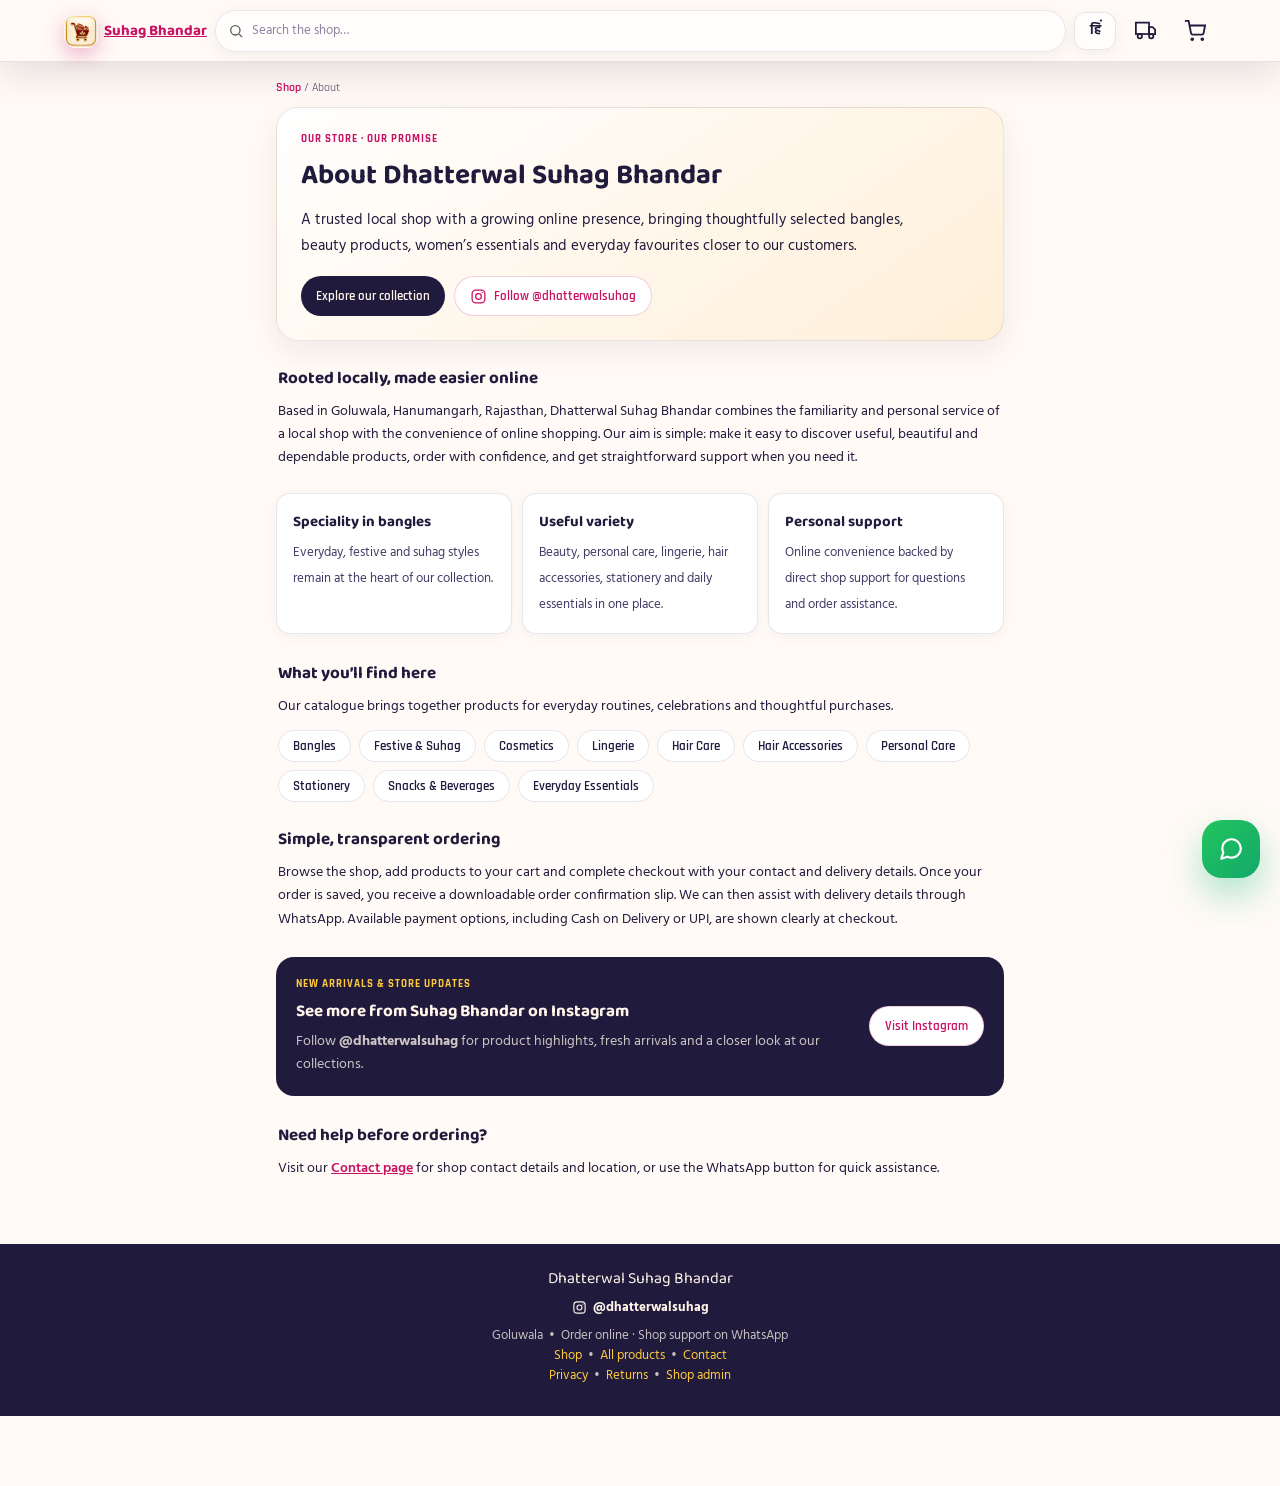
==== about.html @ f30b0765 "Update 2026-09-24 19:22" ====
<!DOCTYPE html>
<html lang="en">
<head>
<!-- Google tag (gtag.js) -->
<script async src="https://www.googletagmanager.com/gtag/js?id=G-CMELC4RJMD"></script>
<script>
  window.dataLayer = window.dataLayer || [];
  function gtag(){dataLayer.push(arguments);}
  gtag('js', new Date());
  gtag('config', 'G-CMELC4RJMD');
</script>

<meta charset="UTF-8">
<meta name="viewport" content="width=device-width, initial-scale=1, viewport-fit=cover">
<title>About Us — Dhatterwal Suhag Bhandar</title>
<meta name="description" content="Discover Dhatterwal Suhag Bhandar in Goluwala, Hanumangarh — specialising in bangles, beauty, women’s essentials and everyday favourites, with convenient online ordering and personal shop support.">
<meta name="robots" content="index, follow, max-image-preview:large, max-snippet:-1, max-video-preview:-1">
<meta name="theme-color" content="#C81163">
<meta name="apple-mobile-web-app-capable" content="yes">
<meta name="apple-mobile-web-app-status-bar-style" content="default">
<meta name="apple-mobile-web-app-title" content="Suhag Bhandar">
<link rel="canonical" href="https://suhagbhandar.in/about.html">
<link rel="icon" type="image/png" sizes="48x48" href="/favicon-48.png?v=20260907f">
<link rel="icon" type="image/png" sizes="96x96" href="/favicon-96.png?v=20260907f">
<link rel="shortcut icon" href="/favicon.ico?v=20260907f">
<link rel="apple-touch-icon" sizes="180x180" href="/apple-touch-icon.png?v=20260907f">

<meta property="og:type" content="website">
<meta property="og:site_name" content="Dhatterwal Suhag Bhandar">
<meta property="og:title" content="About Us — Dhatterwal Suhag Bhandar">
<meta property="og:description" content="Meet Dhatterwal Suhag Bhandar — a Goluwala store specialising in bangles, beauty, women’s essentials and everyday favourites, now easier to shop online.">
<meta property="og:url" content="https://suhagbhandar.in/about.html">
<meta property="og:image" content="https://suhagbhandar.in/social-card.png">
<meta property="og:locale" content="en_IN">

<link rel="preconnect" href="https://fonts.googleapis.com">
<link rel="preconnect" href="https://fonts.gstatic.com" crossorigin>
<link href="https://fonts.googleapis.com/css2?family=Baloo+2:wght@500;600;700;800&family=Hind:wght@400;500;600;700&family=Rajdhani:wght@600;700&display=swap" rel="stylesheet">
<link rel="stylesheet" href="style.css?v=20260924customers2">
<link rel="manifest" href="manifest.json">
</head>
<body>

<!-- ===== Slim sticky bar: search + cart ONLY ===== -->
<div class="stickybar solid" id="stickyBar">
  <a class="brandmark" href="index.html"><img class="glyph" src="favicon-96.png" width="48" height="48" decoding="async" alt="Suhag Bhandar"><span class="hide-sm">Suhag Bhandar</span></a>
  <button class="searchwrap text-left" id="searchTrigger" >
    <svg width="16" height="16" viewBox="0 0 24 24" fill="none" stroke="currentColor" stroke-width="2"><circle cx="11" cy="11" r="7"/><line x1="21" y1="21" x2="16.65" y2="16.65"/></svg>
    <span class="search-placeholder">Search the shop…</span>
  </button>
  <button type="button" class="lang-toggle" aria-label="हिंदी में देखें">हिं</button>
  <a class="iconbtn" href="track-order.html" aria-label="Track your order">
    <svg width="21" height="21" viewBox="0 0 24 24" fill="none" stroke="currentColor" stroke-width="2"><rect x="1" y="3" width="15" height="13"/><path d="M16 8h4l3 3v5h-7V8z"/><circle cx="5.5" cy="18.5" r="2.5"/><circle cx="18.5" cy="18.5" r="2.5"/></svg>
  </a>
  <button class="iconbtn" id="cartTrigger" aria-label="Cart">
    <svg width="22" height="22" viewBox="0 0 24 24" fill="none" stroke="currentColor" stroke-width="2"><circle cx="9" cy="21" r="1"/><circle cx="20" cy="21" r="1"/><path d="M1 1h4l2.68 13.39a2 2 0 0 0 2 1.61h9.72a2 2 0 0 0 2-1.61L23 6H6"/></svg>
    <span class="badge is-hidden" id="cartBadge">0</span>
  </button>
</div>

<div class="static-page about-page">
  <div class="static-breadcrumb"><a href="index.html">Shop</a> / About</div>

  <section class="about-hero">
    <span class="about-kicker">Our store · Our promise</span>
    <h1>About Dhatterwal Suhag Bhandar</h1>
    <p class="about-lead">A trusted local shop with a growing online presence, bringing thoughtfully selected bangles, beauty products, women’s essentials and everyday favourites closer to our customers.</p>
    <div class="about-actions">
      <a class="about-action primary" href="catalog.html">Explore our collection</a>
      <a class="about-action instagram" href="https://www.instagram.com/dhatterwalsuhag/" target="_blank" rel="noopener noreferrer" aria-label="Follow Dhatterwal Suhag Bhandar on Instagram">
        <svg viewBox="0 0 24 24" aria-hidden="true"><rect x="3" y="3" width="18" height="18" rx="5"/><circle cx="12" cy="12" r="4"/><circle cx="17.5" cy="6.5" r="1" class="ig-dot"/></svg>
        Follow @dhatterwalsuhag
      </a>
    </div>
  </section>

  <section class="about-section">
    <h2>Rooted locally, made easier online</h2>
    <p>Based in Goluwala, Hanumangarh, Rajasthan, Dhatterwal Suhag Bhandar combines the familiarity and personal service of a local shop with the convenience of online shopping. Our aim is simple: make it easy to discover useful, beautiful and dependable products, order with confidence, and get straightforward support when you need it.</p>
  </section>

  <section class="about-values" aria-label="What we focus on">
    <article><strong>Speciality in bangles</strong><span>Everyday, festive and suhag styles remain at the heart of our collection.</span></article>
    <article><strong>Useful variety</strong><span>Beauty, personal care, lingerie, hair accessories, stationery and daily essentials in one place.</span></article>
    <article><strong>Personal support</strong><span>Online convenience backed by direct shop support for questions and order assistance.</span></article>
  </section>

  <section class="about-section">
    <h2>What you’ll find here</h2>
    <p>Our catalogue brings together products for everyday routines, celebrations and thoughtful purchases.</p>
    <div class="about-cats">
      <span class="chip">Bangles</span><span class="chip">Festive &amp; Suhag</span><span class="chip">Cosmetics</span><span class="chip">Lingerie</span><span class="chip">Hair Care</span><span class="chip">Hair Accessories</span><span class="chip">Personal Care</span><span class="chip">Stationery</span><span class="chip">Snacks &amp; Beverages</span><span class="chip">Everyday Essentials</span>
    </div>
  </section>

  <section class="about-section about-ordering">
    <h2>Simple, transparent ordering</h2>
    <p>Browse the shop, add products to your cart and complete checkout with your contact and delivery details. Once your order is saved, you receive a downloadable order confirmation slip. We can then assist with delivery details through WhatsApp. Available payment options, including Cash on Delivery or UPI, are shown clearly at checkout.</p>
  </section>

  <section class="about-social-card">
    <div>
      <span class="about-kicker">New arrivals &amp; store updates</span>
      <h2>See more from Suhag Bhandar on Instagram</h2>
      <p>Follow <strong>@dhatterwalsuhag</strong> for product highlights, fresh arrivals and a closer look at our collections.</p>
    </div>
    <a class="about-action instagram" href="https://www.instagram.com/dhatterwalsuhag/" target="_blank" rel="noopener noreferrer">Visit Instagram</a>
  </section>

  <section class="about-section">
    <h2>Need help before ordering?</h2>
    <p>Visit our <a href="contact.html">Contact page</a> for shop contact details and location, or use the WhatsApp button for quick assistance.</p>
  </section>
</div>

<footer>
  <div class="fname">Dhatterwal Suhag Bhandar</div>
  <a class="footer-instagram" href="https://www.instagram.com/dhatterwalsuhag/" target="_blank" rel="noopener noreferrer" aria-label="Follow @dhatterwalsuhag on Instagram"><svg viewBox="0 0 24 24" aria-hidden="true"><rect x="3" y="3" width="18" height="18" rx="5"/><circle cx="12" cy="12" r="4"/><circle cx="17.5" cy="6.5" r="1" class="ig-dot"/></svg>@dhatterwalsuhag</a><br>
  Goluwala &nbsp;•&nbsp; Order online · Shop support on WhatsApp<br>
  <a href="index.html">Shop</a> &nbsp;•&nbsp; <a href="catalog.html">All products</a> &nbsp;•&nbsp; <a href="contact.html">Contact</a><br>
  <a href="privacy.html">Privacy</a> &nbsp;•&nbsp; <a href="returns.html">Returns</a> &nbsp;•&nbsp; <a href="admin.html" data-i18n-skip>Shop admin</a>
</footer>

<!-- ===== Cart drawer ===== -->
<div class="overlay" id="cartOverlay">
  <div class="cart-drawer" id="cartContent" aria-label="Cart"></div>
</div>


<a class="wa-float" id="waFloat" href="#" target="_blank" rel="noopener" aria-label="Chat with us on WhatsApp">
  <svg width="26" height="26" viewBox="0 0 24 24" fill="none" stroke="white" stroke-width="2" stroke-linecap="round" stroke-linejoin="round"><path d="M21 11.5a8.38 8.38 0 0 1-.9 3.8 8.5 8.5 0 0 1-7.6 4.7 8.38 8.38 0 0 1-3.8-.9L3 21l1.9-5.7a8.38 8.38 0 0 1-.9-3.8 8.5 8.5 0 0 1 4.7-7.6 8.38 8.38 0 0 1 3.8-.9h.5a8.48 8.48 0 0 1 8 8v.5z"/></svg>
</a>

<div class="toast" id="toast" role="status" aria-live="polite"></div>

<script src="config.js?v=20260923customer1"></script>
<script src="storefront-analytics.js?v=20260922phase1"></script>
<script src="i18n.js?v=20260924details4"></script>
<script src="utils.js?v=20260914checkout"></script>
<script src="cart.js?v=20260923audit26"></script>
<script src="products-data.js?v=20260924details4"></script>
<script src="info-page.js?v=20260924customers2"></script>
<script src="pwa-install.js?v=20260914checkout" defer></script>
</body>
</html>
---- style.css ----
/* ===========================================================
   Dhatterwal Suhag Bhandar — design tokens
   Palette named after the bazaar: cream paper, rani pink (bridal),
   marigold, indigo night, mehendi green.
   =========================================================== */
:root{
  --cream: #FFF6E9;
  --cream-2: #FFEFD8;
  --rani: #C81163;
  --rani-dark: #970D4B;
  --marigold: #F2A93B;
  --marigold-dark: #D68C1F;
  --indigo: #201B3D;
  --indigo-soft: #423B66;
  --mehendi: #3E7C59;
  --turmeric: #FFC93C;
  --line: rgba(32,27,61,0.10);
  --shadow: 0 6px 20px rgba(32,27,61,0.10);
  --radius: 14px;
  --font-display: "Baloo 2", "Hind", sans-serif;
  --font-body: "Hind", sans-serif;
  --font-utility: "Rajdhani", sans-serif;
}
*{
  box-sizing: border-box;
}
html{
  scroll-behavior: smooth;
}
body{
  margin:0;
  color: var(--indigo);
  font-family: var(--font-body);
  -webkit-font-smoothing: antialiased;
  padding-bottom: 70px;
  /* room for bottom cart bar on small screens */
  animation: pageIn .45s cubic-bezier(.22,.61,.36,1) both;
}
@keyframes pageIn{
  from{
    opacity:0;
  }
  to{
    opacity:1;
  }
}
/* Smooth native crossfade between pages, where the browser supports it.
   No-op (silently ignored) everywhere else. */
@view-transition{
  navigation: auto;
}
::view-transition-old(root),
::view-transition-new(root){
  animation-duration: .32s;
  animation-timing-function: cubic-bezier(.22,.61,.36,1);
}
img{
  max-width:100%;
  display:block;
}
button{
  font-family: inherit;
  cursor:pointer;
}
a{
  color:inherit;
}
@media (prefers-reduced-motion: reduce){
  *{
    animation-duration:0.001ms !important;
    transition-duration:0.001ms !important;
  }
}
/* ---------- Lehariya wave divider (signature element) ---------- */
.lehariya{
  width:100%;
  height:16px;
  display:block;
}
/* ---------- Sticky slim bar: search + cart only ---------- */
.stickybar{
  position: sticky;
  top:0;
  z-index: 60;
  display:flex;
  align-items:center;
  gap:8px;
  transition: background .25s ease, border-color .25s ease, box-shadow .25s ease;
}
.stickybar.solid{
  border-bottom: 1px solid var(--line);
}
.stickybar .brandmark{
  display:flex;
  align-items:center;
  gap:6px;
  font-family: var(--font-display);
  font-weight:700;
  font-size:15px;
  color: var(--rani);
  white-space:nowrap;
  flex-shrink:0;
}
.stickybar .brandmark .glyph{
  background: linear-gradient(135deg, var(--rani), var(--marigold));
  align-items:center;
  justify-content:center;
  color:#fff;
  font-size:14px;
  flex-shrink:0;
}
.searchwrap{
  flex:1;
  display:flex;
  align-items:center;
  border: 1px solid var(--line);
  border-radius: 999px;
  padding: 0 12px;
  gap:8px;
}
.searchwrap input{
  border:none;
  outline:none;
  flex:1;
  font-family: var(--font-body);
  font-size:14px;
  background:transparent;
  color: var(--indigo);
}
.searchwrap svg{
  flex-shrink:0;
  opacity:.65;
}
.iconbtn{
  position:relative;
  border:none;
  background: transparent;
  display:flex;
  align-items:center;
  justify-content:center;
  flex-shrink:0;
  color: var(--indigo);
}
.iconbtn .badge{
  position:absolute;
  top:-2px;
  right:-2px;
  min-width:16px;
  height:16px;
  padding:0 3px;
  border-radius:999px;
  background: var(--rani);
  color:#fff;
  font-family: var(--font-utility);
  font-weight:700;
  font-size:10px;
  display:flex;
  align-items:center;
  justify-content:center;
  line-height:1;
}

/* Small shared utilities used by the static storefront pages. Keeping these
   here avoids repeating presentation declarations in every HTML document. */
.is-hidden{display:none!important}
.full-width{width:100%}
.text-left{text-align:left}
.panel-padding{padding:16px}
.overlay-title{flex:1;font-family:var(--font-display);font-weight:700;font-size:16px;color:var(--indigo)}
.search-placeholder{color:#8a83a0;font-size:13px}
.text-small{font-size:12px}
.borderless{border:0}
.flex-1{flex:1}
.mt-24{margin-top:24px}
.product-loading-state{padding:60px 16px}
/* ---------- Hero ---------- */
.hero{
  position:relative;
  background-size: 200% 200%;
  animation: heroDrift 16s ease-in-out infinite;
  color: var(--cream);
}
@keyframes heroDrift{
  0%, 100%{
    background-position: 20% 10%;
  }
  50%{
    background-position: 62% 42%;
  }
}
.cat-rail{
  display:flex;
  gap:8px;
  overflow-x:auto;
  padding: 4px 16px 12px;
  scrollbar-width:none;
}
.cat-rail::-webkit-scrollbar{
  display:none;
}
.chip{
  flex-shrink:0;
  border:1px solid var(--line);
  background:#fff;
  color: var(--indigo);
  padding: 7px 14px;
  border-radius:999px;
  font-family: var(--font-utility);
  font-weight:600;
  font-size:13px;
  white-space:nowrap;
}
.chip.active{
  background: var(--rani);
  border-color: var(--rani);
  color:#fff;
}
.subchip-row{
  display:flex;
  gap:8px;
  overflow-x:auto;
  padding: 0 16px 12px;
  scrollbar-width:none;
}
.subchip-row::-webkit-scrollbar{
  display:none;
}
.subchip{
  flex-shrink:0;
  border:1px dashed var(--indigo-soft);
  background:transparent;
  color: var(--indigo-soft);
  padding:5px 12px;
  border-radius:999px;
  font-size:12px;
  font-family: var(--font-utility);
  font-weight:600;
  white-space:nowrap;
}
.subchip.active{
  background: var(--marigold);
  border-color: var(--marigold);
  color: var(--indigo);
}

/* Feature-disabled account links must stay hidden despite icon display rules. */
[data-customer-link][hidden]{display:none!important}
/* ---------- Product grid ---------- */
.section-title{
  font-family: var(--font-display);
  font-size:17px;
  margin: 4px 16px 8px;
}
.section-title h2{
  font: inherit;
  margin:0;
}
.section-title > *:first-child{
  position:relative;
  padding-bottom:8px;
  display:inline-block;
}
.section-title > *:first-child::after{
  content:"";
  position:absolute;
  left:0;
  bottom:0;
  width:34px;
  height:3px;
  border-radius:2px;
  background: linear-gradient(90deg, var(--rani), var(--marigold), var(--turmeric));
}
.section-title small{
  font-family: var(--font-utility);
  font-weight:600;
  font-size:12px;
  color: var(--indigo-soft);
}
.grid{
  display:grid;
  grid-template-columns: repeat(2, 1fr);
  gap:10px;
  padding: 0 12px 20px;
}
@media (min-width: 640px){
  .grid{
    grid-template-columns: repeat(3, 1fr);
  }
}
@media (min-width: 960px){
  .grid{
    grid-template-columns: repeat(4, 1fr);
    padding-left:24px;
    padding-right:24px;
  }
}
.card{
  display:flex;
  flex-direction:column;
  position:relative;
}
.card:active{
  box-shadow: 0 10px 22px rgba(32,27,61,0.14);
  transform: translateY(-1px);
}
.card .imgwrap{
  position:relative;
  overflow:hidden;
}
.card-share{
  position:absolute;
  top:6px;
  right:6px;
  z-index:3;
  width:26px;
  height:26px;
  border-radius:50%;
  background: rgba(255,255,255,0.92);
  border:none;
  display:flex;
  align-items:center;
  justify-content:center;
  color: var(--indigo);
  box-shadow:0 2px 6px rgba(32,27,61,0.18);
  transition: transform .15s ease, background .15s ease;
}
.card-share:hover{
  background:#fff;
  color: var(--rani);
}
.card-share:active{
  transform: scale(.88);
}
/* Smooth, futuristic hover on pointer devices — untouched on mobile taps. */
@media (hover:hover) and (pointer:fine){
  .card{
    transition: box-shadow .32s cubic-bezier(.22,.61,.36,1), transform .32s cubic-bezier(.22,.61,.36,1);
  }
  .card:hover{
    box-shadow: 0 16px 32px rgba(32,27,61,0.16);
    transform: translateY(-5px);
  }
  .card:hover .imgwrap img{
    transform: scale(1.08);
  }
}
.card .discount{
  position:absolute;
  top:6px;
  left:6px;
  z-index:2;
  background: var(--mehendi);
  color:#fff;
  font-family: var(--font-utility);
  font-weight:700;
  font-size:10.5px;
  padding:2px 6px;
  border-radius:6px;
}
.card .subtag{
  position:absolute;
  bottom:6px;
  left:6px;
  z-index:2;
  background: rgba(32,27,61,0.75);
  color: var(--cream);
  font-size:10px;
  font-family: var(--font-utility);
  padding:2px 6px;
  border-radius:6px;
}
.card .body{
  padding:8px 9px 9px;
  display:flex;
  flex-direction:column;
  flex:1;
}
.card-rating{
  display:flex;
  align-items:center;
  gap:4px;
  font-size:10.5px;
  color:#9b93b0;
  font-family: var(--font-utility);
}
.card-rating .stars{
  font-size:11px;
  letter-spacing:0.5px;
}
.card .prices{
  display:flex;
  align-items:baseline;
  gap:6px;
  font-family: var(--font-utility);
}
.card .price{
  font-weight:700;
  font-size:15px;
  color: var(--indigo);
}
.card .mrp{
  font-size:11.5px;
  text-decoration:line-through;
  color:#9b93b0;
}
.card .card-actions{
  align-items:stretch;
}
.card .card-actions > *{
  flex:1;
  min-width:0;
}
.card .addbtn{
  border:1px solid var(--rani);
  color: var(--rani);
  padding:6px 4px;
  font-family: var(--font-utility);
  font-weight:700;
  font-size:11.5px;
  display:flex;
  align-items:center;
  justify-content:center;
  gap:4px;
}
.card .addbtn.in-cart{
  background: var(--rani);
  color:#fff;
}
.card .buynowbtn{
  border:none;
  background: linear-gradient(135deg, var(--rani), var(--rani-dark));
  color:#fff;
  border-radius:8px;
  padding:6px 4px;
  font-family: var(--font-utility);
  font-weight:700;
  font-size:11.5px;
  display:flex;
  align-items:center;
  justify-content:center;
}
.card .stepper{
  display:flex;
  align-items:center;
  justify-content:space-between;
  border:1px solid var(--rani);
  border-radius:8px;
  overflow:hidden;
}
.card .stepper button{
  border:none;
  background: var(--rani);
  color:#fff;
  font-weight:700;
}
.card .stepper span{
  font-family: var(--font-utility);
  font-weight:700;
  font-size:13px;
}
.empty-state{
  grid-column: 1 / -1;
  text-align:center;
  padding: 36px 16px;
  color: var(--indigo-soft);
  font-family: var(--font-utility);
}

/* Performance: large storefront grids can contain hundreds of products over
   a session. Let the browser skip off-screen card layout/paint work. */
@supports (content-visibility:auto){
  .grid>.card{content-visibility:auto;contain-intrinsic-size:auto 360px}
}
/* ---------- Overlays (cart drawer, search) ---------- */
.overlay{
  position:fixed;
  inset:0;
  z-index:100;
  background: rgba(32,27,61,0.45);
  display:flex;
  align-items:flex-end;
  justify-content:center;
  opacity:0;
  visibility:hidden;
  pointer-events:none;
  transition: opacity .28s ease, visibility 0s linear .28s;
}
.overlay.open{
  opacity:1;
  visibility:visible;
  pointer-events:auto;
  transition: opacity .28s ease, visibility 0s linear 0s;
}
@media (min-width: 720px){
  .overlay{
    align-items:center;
  }
}
.sheet{
  background: var(--cream);
  width:100%;
  max-width:480px;
  max-height: 88vh;
  overflow-y:auto;
  border-radius: 20px 20px 0 0;
  padding: 14px 16px 20px;
  position:relative;
  transform: translateY(24px);
  opacity:0;
  transition: transform .32s cubic-bezier(.22,.61,.36,1), opacity .28s ease;
}
.overlay.open .sheet{
  transform: translateY(0);
  opacity:1;
}
@media (min-width: 720px){
  .sheet{
    border-radius:20px;
  }
}
.sheet .closebtn{
  position:absolute;
  top:10px;
  right:10px;
  width:32px;
  height:32px;
  border-radius:50%;
  background:#fff;
  border:1px solid var(--line);
  display:flex;
  align-items:center;
  justify-content:center;
}
.sheet h2{
  font-family: var(--font-display);
  font-size:19px;
  margin:0 0 4px;
}
.sheet .primary-btn{
  flex:2;
}
/* ---------- Cart drawer ---------- */
.cart-drawer{
  width:100%;
  max-width:480px;
  border-radius: 20px 20px 0 0;
  position:relative;
  transform: translateY(24px);
  opacity:0;
  transition: transform .32s cubic-bezier(.22,.61,.36,1), opacity .28s ease;
}
.overlay.open .cart-drawer{
  transform: translateY(0);
  opacity:1;
}
@media (min-width:720px){
  .cart-drawer{
    border-radius:20px;
    padding-bottom:20px;
  }
}
.cart-drawer h2{
  font-family: var(--font-display);
  font-size:19px;
  margin:0 0 12px;
}
.cart-item{
  border-bottom:1px solid var(--line);
}
.cart-item img{
  object-fit:cover;
  background: var(--cream-2);
}
.cart-item .ci-info{
  flex:1;
  min-width:0;
}
.cart-item .ci-name{
  font-weight:600;
  margin-bottom:2px;
}
.cart-item .ci-id{
  font-family: var(--font-utility);
  color:#9b93b0;
}
.cart-item .ci-price{
  font-family: var(--font-utility);
  font-weight:700;
  color: var(--rani);
}
.cart-item .stepper button{
  font-size:15px;
}
.cart-item .removebtn{
  border:none;
  background:transparent;
  color:#9b93b0;
  font-size:11px;
  font-family: var(--font-utility);
  text-decoration:underline;
}
.cart-summary{
  margin-top:8px;
}
.cart-summary .row{
  display:flex;
  justify-content:space-between;
  font-family: var(--font-utility);
  font-size:14px;
}
.cart-summary .row.total{
  font-weight:700;
  color: var(--indigo);
}
.cart-empty{
  color: var(--indigo-soft);
  font-family: var(--font-utility);
}
/* ---------- Buttons ---------- */
.primary-btn{
  background: linear-gradient(135deg, var(--rani), var(--rani-dark));
  color:#fff;
  border:none;
  border-radius:12px;
  padding:12px 16px;
  font-family: var(--font-utility);
  font-weight:700;
  font-size:15px;
  display:flex;
  align-items:center;
  justify-content:center;
  gap:8px;
  box-shadow: 0 8px 18px rgba(200,17,99,0.28);
}
.whatsapp-btn{
  background: linear-gradient(135deg, #25D366, #1DA851);
  box-shadow: 0 8px 18px rgba(29,168,81,0.28);
}
.ghost-btn{
  background:transparent;
  border:1px solid var(--indigo-soft);
  color: var(--indigo);
  border-radius:12px;
  padding:10px 14px;
  font-family: var(--font-utility);
  font-weight:600;
  font-size:14px;
}
/* ===========================================================
   Track your order
   =========================================================== */
.track-intro{
  font-size:13px;
  line-height:1.55;
  color: var(--indigo-soft);
  margin:2px 0 16px;
}
.track-error{
  font-size:12.5px;
  color:#C8395A;
  margin:2px 0 12px;
  display:none;
}
.track-card{
  background:#fff;
  border:1px solid var(--line);
  border-radius: var(--radius);
  padding:16px;
  box-shadow: var(--shadow);
}
.track-card-head{
  display:flex;
  align-items:flex-start;
  justify-content:space-between;
  gap:10px;
  margin-bottom:14px;
  padding-bottom:14px;
  border-bottom:1px solid var(--line);
}
.track-oid{
  font-family: var(--font-display);
  font-weight:700;
  font-size:17px;
  color: var(--indigo);
}
.track-odate{
  font-family: var(--font-utility);
  font-size:11.5px;
  color:#9b93b0;
  margin-top:2px;
}
.track-steps{
  display:flex;
  align-items:flex-start;
  margin-bottom:16px;
}
.track-step{
  flex:1;
  position:relative;
  text-align:center;
  font-family: var(--font-utility);
  font-weight:600;
  font-size:11.5px;
  color:#b3acc4;
}
.track-step::before{
  content:"";
  display:block;
  width:100%;
  height:3px;
  background:#eee7f5;
  margin-bottom:8px;
  position:relative;
  top:6px;
}
.track-step .dot{
  display:block;
  width:14px;
  height:14px;
  margin:0 auto 6px;
  border-radius:50%;
  background:#eee7f5;
  border:3px solid var(--cream);
  position:relative;
  z-index:1;
}
.track-step.done{
  color: var(--mehendi);
}
.track-step.done::before{
  background: var(--mehendi);
}
.track-step.done .dot{
  background: var(--mehendi);
}
.track-step.active{
  color: var(--rani);
}
.track-step.active .dot{
  background: var(--rani);
  box-shadow:0 0 0 4px rgba(200,17,99,0.15);
}
.track-step.cancel{
  color:#C8395A;
}
.track-step.cancel::before{
  background:#C8395A;
}
.track-step.cancel .dot{
  background:#C8395A;
}
.track-steps.cancelled .track-step:first-child::before{
  background: var(--mehendi);
}
.track-details .row{
  display:flex;
  justify-content:space-between;
  gap:10px;
  font-size:13px;
  padding:5px 0;
}
.track-details .row span:first-child{
  color: var(--indigo-soft);
}
.track-details .row.total{
  font-weight:700;
  font-size:15px;
  color: var(--indigo);
  border-top:1px solid var(--line);
  margin-top:4px;
  padding-top:9px;
}
/* ---------- Search results overlay ---------- */
.search-overlay{
  position:fixed;
  inset:0;
  z-index:90;
  background: var(--cream);
  display:flex;
  flex-direction:column;
  opacity:0;
  visibility:hidden;
  pointer-events:none;
  transform: translateY(-8px);
  transition: opacity .24s ease, transform .24s ease, visibility 0s linear .24s;
}
.search-overlay.open{
  opacity:1;
  visibility:visible;
  pointer-events:auto;
  transform: translateY(0);
  transition: opacity .24s ease, transform .24s ease, visibility 0s linear 0s;
}
.search-overlay .searchhead{
  display:flex;
  align-items:center;
  gap:8px;
  padding:10px 12px;
  border-bottom:1px solid var(--line);
}
.search-overlay .results{
  flex:1;
  overflow-y:auto;
}

#customerAddressSlot{margin:12px 0;padding:14px;border:1px solid #d5e3dc;border-radius:12px;background:#f4f8f5;font-size:13px;color:#245348}.customer-cart-heading{display:flex;justify-content:space-between;flex-wrap:wrap;gap:8px}.customer-address-picker{margin-top:12px}.customer-address-picker summary{cursor:pointer;padding:8px 0;font-weight:650}.customer-address-picker>div{display:grid;gap:8px;margin-top:8px}.customer-address-card{display:grid;gap:5px;width:100%;text-align:left;padding:12px;border:1px solid #d3ded8;border-radius:10px;background:white;color:#244b40;font:inherit;cursor:pointer}.customer-address-card[aria-pressed="true"]{border:2px solid #287963;background:#e8f5ed}.customer-address-card span{line-height:1.5;overflow-wrap:anywhere}.customer-address-card:focus-visible{outline:3px solid #b78c49;outline-offset:2px}

#customerAddressSlot:empty{display:none}
/* ---------- Footer ---------- */
footer{
  background: var(--indigo);
  color: rgba(255,246,233,0.75);
  padding: 22px 16px 30px;
  font-size:12.5px;
  text-align:center;
  margin-top:10px;
}
footer .fname{
  font-family: var(--font-display);
  color: var(--cream);
  font-size:16px;
  margin-bottom:6px;
}
footer a{
  color: var(--turmeric);
  text-decoration:none;
}
/* ---------- Toast ---------- */
.toast{
  position:fixed;
  left:50%;
  bottom:20px;
  transform:translateX(-50%) translateY(20px);
  background: var(--indigo);
  color: var(--cream);
  padding:10px 18px;
  border-radius:999px;
  font-family: var(--font-utility);
  font-size:13px;
  z-index:200;
  opacity:0;
  pointer-events:none;
  transition: opacity .25s ease, transform .25s ease;
}
.toast.show{
  opacity:1;
  transform:translateX(-50%) translateY(0);
}
/* ---------- Infinite scroll sentinel ---------- */
.loadmore-sentinel{
  display:none;
  text-align:center;
  padding: 14px 0 26px;
  font-family: var(--font-utility);
  font-size:12.5px;
  color: var(--indigo-soft);
}
/* ---------- Loading skeleton ---------- */
.skeleton{
  background: linear-gradient(90deg, var(--cream-2) 25%, #fff 37%, var(--cream-2) 63%);
  background-size:400% 100%;
  animation: shimmer 1.4s ease infinite;
}
@keyframes shimmer{
  0%{
    background-position:100% 0;
  }
  100%{
    background-position:0 0;
  }
}

.footer-instagram{display:inline-flex;align-items:center;gap:6px;margin:1px 0 8px;color:var(--cream);font-weight:700}.footer-instagram svg{width:15px;height:15px;fill:none;stroke:currentColor;stroke-width:1.8}.footer-instagram .ig-dot{fill:currentColor;stroke:none}
/* ===========================================================
   Product detail page (product.html)
   =========================================================== */
.card .imgwrap, .card .name{
  text-decoration:none;
  color:inherit;
}
a.imgwrap{
  display:block;
}
a.name{
  display:-webkit-box;
  cursor:pointer;
}
.pd-wrap{
  padding: 14px 16px 6px;
  max-width:640px;
  margin:0 auto;
}
.pd-breadcrumb{
  font-family: var(--font-utility);
  font-size:11.5px;
  color: var(--indigo-soft);
  margin-bottom:10px;
}
.pd-breadcrumb a{
  color: var(--indigo-soft);
  text-decoration:none;
}
.pd-breadcrumb a:hover{
  text-decoration:underline;
}
.pd-gallery{
  position:relative;
  width:100%;
  border-radius: var(--radius);
  overflow:hidden;
  margin-bottom:14px;
  background:transparent;
  transition:height .22s ease;
}
.pd-gallery-track{
  display:flex;
  align-items:flex-start;
  overflow-x:auto;
  scroll-snap-type:x mandatory;
  scrollbar-width:none;
  -webkit-overflow-scrolling:touch;
}
.pd-gallery-track::-webkit-scrollbar{
  display:none;
}
.pd-slide{
  flex:0 0 100%;
  min-width:100%;
  scroll-snap-align:start;
  display:block;
  background:transparent;
}
.pd-slide img{
  width:100%;
  height:auto;
  max-height:none;
  object-fit:contain;
  object-position:center;
  display:block;
}
.pd-gallery .discount{
  position:absolute;
  top:10px;
  left:10px;
  z-index:1;
  background: var(--mehendi);
  color:#fff;
  font-family: var(--font-utility);
  font-weight:700;
  font-size:12px;
  padding:3px 8px;
  border-radius:8px;
}
.pd-dots{
  position:absolute;
  bottom:10px;
  left:0;
  right:0;
  display:flex;
  justify-content:center;
  gap:6px;
  pointer-events:none;
}
.pd-dot{
  width:6px;
  height:6px;
  border-radius:50%;
  background: rgba(255,255,255,0.55);
  transition: background .2s ease, width .2s ease;
}
.pd-dot.active{
  background:#fff;
  width:16px;
  border-radius:3px;
}
.pd-title{
  font-family: var(--font-display);
  font-size:20px;
  margin:0 0 4px;
  line-height:1.3;
}
.pd-title-hindi{
  font-family: var(--font-body);
  font-size:14px;
  color: var(--indigo-soft);
  margin:0 0 8px;
}
.pd-prices{
  display:flex;
  align-items:baseline;
  gap:10px;
  flex-wrap:wrap;
  margin-bottom:6px;
  font-family: var(--font-utility);
}
.pd-prices .price{
  font-size:24px;
  font-weight:700;
  color: var(--rani);
}
.pd-prices .mrp{
  font-size:15px;
  text-decoration:line-through;
  color:#9b93b0;
}
.pd-stock{
  font-family: var(--font-utility);
  font-weight:700;
  font-size:12.5px;
  margin-bottom:10px;
}
.pd-stock.in{
  color: var(--mehendi);
}
.pd-stock.out{
  color:#C8395A;
}
.pd-links{
  display:flex;
  gap:10px;
  margin-bottom:12px;
}
.pd-link-btn{
  display:flex;
  align-items:center;
  gap:5px;
  border:1px solid var(--line);
  background:#fff;
  color: var(--indigo-soft);
  border-radius:999px;
  padding:6px 12px;
  font-family: var(--font-utility);
  font-weight:700;
  font-size:12px;
  transition: transform .12s ease, border-color .18s ease, color .18s ease;
}
.pd-link-btn:hover{
  border-color: var(--rani);
  color: var(--rani);
}
.pd-link-btn:active{
  transform: scale(.95);
}
.size-table{
  width:100%;
  border-collapse:collapse;
  font-size:13px;
}
.size-table th, .size-table td{
  padding:7px 6px;
  text-align:center;
  border-bottom:1px solid var(--line);
}
.size-table th{
  font-family: var(--font-utility);
  color: var(--indigo-soft);
  font-weight:700;
  font-size:11.5px;
}
.size-table td:first-child, .size-table th:first-child{
  text-align:left;
  font-weight:700;
  color: var(--indigo);
}
.pd-desc{
  font-size:14px;
  line-height:1.6;
  color: var(--indigo);
  margin-bottom:8px;
}
.pd-id{
  font-family: var(--font-utility);
  font-size:11px;
  color:#9b93b0;
  margin-bottom:16px;
}
.pd-actions{
  display:flex;
  gap:10px;
  align-items:center;
  margin-bottom:8px;
}
.pd-actions .stepper{
  flex:1;
}
.pd-actions .stepper button{
  width:44px;
  height:44px;
  font-size:18px;
}
/* ---------- Related products rail (also powers the homepage
   Popular Picks / New Arrivals carousels — same rail, smooth snap scroll) ---------- */
.related-section, .carousel-section{
  padding-top:10px;
}
.related-rail{
  display:flex;
  gap:10px;
  overflow-x:auto;
  padding: 0 16px 20px;
  scrollbar-width:none;
}
.related-rail::-webkit-scrollbar{
  display:none;
}
.related-rail .card{
  flex-shrink:0;
  width:150px;
}
/* ---------- Reviews ---------- */
.reviews-section{
  max-width:640px;
  margin:0 auto;
  padding: 10px 16px 30px;
}
.review-summary{
  display:flex;
  align-items:center;
  gap:14px;
  background:#fff;
  border:1px solid var(--line);
  border-radius:var(--radius);
  padding:14px;
  margin-bottom:16px;
}
.review-avg{
  font-family: var(--font-display);
  font-size:32px;
  font-weight:700;
  color: var(--rani);
}
.stars{
  color:#D8D2E8;
  font-size:15px;
  letter-spacing:1px;
}
.stars-lg{
  font-size:18px;
}
.stars .star.filled{
  color: var(--marigold);
}
.review-form{
  background:#fff;
  border:1px solid var(--line);
  border-radius:var(--radius);
  padding:14px;
  margin-bottom:18px;
}
.review-form h3{
  font-family: var(--font-display);
  font-size:15px;
  margin:0 0 10px;
}
.star-input{
  display:flex;
  gap:4px;
}
.star-btn{
  border:none;
  background:transparent;
  font-size:26px;
  line-height:1;
  color:#D8D2E8;
  padding:2px;
}
.star-btn.filled{
  color: var(--marigold);
}
.review-item{
  border-bottom:1px solid var(--line);
  padding: 12px 0;
}
.review-item-head{
  display:flex;
  align-items:center;
  justify-content:space-between;
  gap:8px;
  margin-bottom:2px;
}
.review-name{
  font-weight:600;
  font-size:13.5px;
}
.review-date{
  font-family: var(--font-utility);
  font-size:11px;
  color:#9b93b0;
  margin-bottom:6px;
}
.review-comment{
  font-size:13.5px;
  line-height:1.5;
  margin:0;
  color: var(--indigo);
}
/* ---------- Shared form field style (cart drawer, review form) ---------- */
.field{
  margin-bottom:10px;
}
.field label{
  display:block;
  font-family: var(--font-utility);
  font-size:12px;
  font-weight:600;
  color: var(--indigo-soft);
  margin-bottom:4px;
}
.field input, .field textarea{
  width:100%;
  padding:9px 10px;
  border:1px solid var(--line);
  border-radius:8px;
  font-family: var(--font-body);
  font-size:14px;
  background: var(--cream);
  color: var(--indigo);
  box-sizing:border-box;
}
.field textarea{
  resize:vertical;
  min-height:56px;
}
/* ===========================================================
   Admin: Orders panel
   =========================================================== */
.order-controls{
  display:flex;
  gap:8px;
  margin-bottom:10px;
}
.order-controls select, .order-controls input{
  flex:1;
}
.orow{
  border:1px solid var(--line);
  border-radius:10px;
  padding:10px;
  background:#fff;
  margin-bottom:8px;
}
.orow .ohead{
  display:flex;
  justify-content:space-between;
  align-items:baseline;
  gap:8px;
  margin-bottom:4px;
}
.orow .oid{
  font-family: var(--font-utility);
  font-weight:700;
  font-size:13px;
  color: var(--indigo);
}
.orow .odate{
  font-family: var(--font-utility);
  font-size:11px;
  color:#9b93b0;
}
.orow .ocust{
  font-size:13px;
  margin-bottom:2px;
}
.orow .ophone{
  font-family: var(--font-utility);
  font-size:12px;
  color: var(--indigo-soft);
  margin-bottom:2px;
}
.orow .oaddress{
  font-size:12.5px;
  color: var(--indigo);
  margin-bottom:6px;
}
.orow .oitems{
  font-size:12.5px;
  color: var(--indigo);
  background: var(--cream);
  border-radius:8px;
  padding:6px 8px;
  margin-bottom:6px;
  line-height:1.5;
}
.orow .ofoot{
  display:flex;
  align-items:center;
  justify-content:space-between;
  gap:8px;
}
.orow .ototal{
  font-family: var(--font-utility);
  font-weight:700;
  font-size:14px;
}
.status-pill{
  font-family: var(--font-utility);
  font-weight:700;
  font-size:11px;
  padding:3px 9px;
  border-radius:999px;
  text-transform:uppercase;
}
.status-pill.pending{
  background:#FFF1D6;
  color:#B4790A;
}
.status-pill.fulfilled{
  background:#DFF3E6;
  color: var(--mehendi);
}
.status-pill.cancelled{
  background:#FBE1E6;
  color:#C8395A;
}
/* ===========================================================
   Motion: card entrances, tactile presses, cart badge bump,
   and loading skeletons. Respects prefers-reduced-motion via
   the global rule near the top of this file.
   =========================================================== */
.card{
  animation: cardIn .3s cubic-bezier(.22,.61,.36,1) both;
}
.primary-btn, .ghost-btn, .card .addbtn, .card .buynowbtn, .chip, .subchip, .iconbtn, .star-btn, .whatsapp-btn{
  transition: transform .12s ease;
}
.primary-btn:active, .ghost-btn:active, .card .addbtn:active, .card .buynowbtn:active,
.chip:active, .subchip:active, .iconbtn:active, .star-btn:active{
  transform: scale(.94);
}
.badge{
  transition: transform .1s ease;
}
@keyframes badgeBump{
  0%{transform:scale(1)}
  45%{transform:scale(1.16)}
  100%{transform:scale(1)}
}
.badge.bump{animation:badgeBump .26s cubic-bezier(.2,.8,.2,1)}
.cart-flight-token{
  position:fixed;
  z-index:300;
  pointer-events:none;
  border-radius:50%;
  background-size:cover;
  background-position:center;
  border:2px solid rgba(255,255,255,.94);
  box-shadow:0 5px 16px rgba(32,27,61,.2),0 0 0 1px rgba(200,17,99,.1);
  will-change:transform,opacity;
}
@keyframes cartSettle{
  0%{transform:translateY(0) scale(1)}
  45%{transform:translateY(1px) scale(.93)}
  100%{transform:translateY(0) scale(1)}
}
.iconbtn.cart-settle{animation:cartSettle .28s cubic-bezier(.22,.72,.22,1)}
/* A quick, gentle pop whenever a card's Add button swaps to a stepper (or
   back), without re-animating the whole card. */
.card-actions > *, .pd-actions > *{
  animation: actionsIn .2s ease both;
}
@keyframes actionsIn{
  from{
    opacity:0;
    transform: scale(.92);
  }
  to{
    opacity:1;
    transform: scale(1);
  }
}
/* Sections (Popular Picks / New Arrivals) fade + rise into place as they
   scroll into view, via initScrollReveal() in utils.js. */
.reveal{
  opacity:0;
  transform: translateY(18px);
  transition: opacity .55s ease, transform .55s cubic-bezier(.22,.61,.36,1);
}
.reveal.in-view{
  opacity:1;
  transform:none;
}
/* ---------- Skeleton placeholders (initial load) ---------- */
.skel-img{
  width:100%;
  aspect-ratio:1/1;
  border-radius: var(--radius) var(--radius) 0 0;
}
.skel-line{
  height:10px;
  border-radius:6px;
  margin:8px 9px;
}
.skel-line.short{
  width:55%;
}
.skeleton-card .body{
  padding:8px 0 9px;
}
/* ===========================================================
   Checkout: promo codes, payment method, order confirmation
   =========================================================== */
.promo-row{
  display:flex;
  gap:8px;
}
.promo-row input{
  flex:1;
}
.promo-row .ghost-btn{
  flex-shrink:0;
  padding:9px 14px;
}
.pay-options{
  flex-direction:column;
}
.pay-option{
  font-size:13.5px;
  color: var(--indigo);
  cursor:pointer;
}
@keyframes confirmPop{
  from{
    opacity:0;
    transform:scale(.6);
  }
  to{
    opacity:1;
    transform:scale(1);
  }
}
.card .low-stock{
  font-family: var(--font-utility);
  font-size:10.5px;
  font-weight:700;
  color:#B4790A;
  margin-bottom:4px;
}
/* ---------- Sort / in-stock filter row ---------- */
.sort-filter-row{
  display:flex;
  align-items:center;
  gap:10px;
  padding: 0 16px 10px;
  flex-wrap:wrap;
}
.sort-filter-row select{
  padding:7px 10px;
  border:1px solid var(--line);
  border-radius:8px;
  font-family: var(--font-utility);
  font-weight:600;
  font-size:12.5px;
  background:#fff;
  color: var(--indigo);
}
.instock-toggle{
  display:flex;
  align-items:center;
  gap:6px;
  font-family: var(--font-utility);
  font-weight:600;
  font-size:12.5px;
  color: var(--indigo-soft);
}
.instock-toggle input{
  width:auto;
  accent-color: var(--rani);
}
/* ---------- Shared status line (review submission, promo code, etc.) ---------- */
.statusline{
  font-family: var(--font-utility);
  font-size:12.5px;
  margin-top:8px;
}
.statusline.ok{
  color: var(--mehendi);
}
.statusline.err{
  color:#C8395A;
}
/* ===========================================================
   Static pages: About, Contact
   =========================================================== */
.static-page{
  max-width:640px;
  margin:0 auto;
  padding: 18px 16px 30px;
}
.static-breadcrumb{
  font-family: var(--font-utility);
  font-size:11.5px;
  color: var(--indigo-soft);
  margin-bottom:12px;
}
.static-breadcrumb a{
  color: var(--indigo-soft);
  text-decoration:none;
}
.static-breadcrumb a:hover{
  text-decoration:underline;
}
.static-page h1{
  font-family: var(--font-display);
  font-size:23px;
  margin:0 0 12px;
}
.static-page h2{
  font-family: var(--font-display);
  font-size:17px;
  margin:22px 0 8px;
}
.static-page p{
  font-size:14px;
  line-height:1.65;
  color: var(--indigo);
  margin:0 0 12px;
}
.static-page a{
  color: var(--rani);
  font-weight:600;
}
.about-cats{
  display:flex;
  flex-wrap:wrap;
  gap:8px;
  margin: 6px 0 16px;
}
.about-cats .chip{
  cursor:default;
}
.contact-cards{
  display:flex;
  flex-direction:column;
  gap:10px;
  margin: 14px 0 22px;
}
.contact-card{
  display:flex;
  align-items:center;
  gap:12px;
  background:#fff;
  border:1px solid var(--line);
  border-radius: var(--radius);
  padding:14px;
  text-decoration:none;
  color: var(--indigo);
  box-shadow: 0 3px 10px rgba(32,27,61,0.05);
}
.contact-card.whatsapp{
  border-color: rgba(37,211,102,0.4);
}
.contact-icon{
  font-size:24px;
  flex-shrink:0;
}
.contact-detail{
  font-family: var(--font-utility);
  font-size:13px;
  color: var(--indigo-soft);
}
.map-embed{
  border-radius: var(--radius);
  overflow:hidden;
  border:1px solid var(--line);
  box-shadow: 0 3px 10px rgba(32,27,61,0.05);
}
.map-embed iframe{
  display:block;
}
/* ===========================================================
   Floating WhatsApp contact button
   =========================================================== */
.wa-float{
  position:fixed;
  display:flex;
  align-items:center;
  justify-content:center;
  z-index:70;
  text-decoration:none;
  transition: transform .15s ease;
}
.wa-float:active{
  transform: scale(.92);
}
/* =========================================================
   V4 FUTURISTIC EXPERIENCE LAYER — frontend only
   Google Sheets / Apps Script logic remains completely unchanged.
   ========================================================= */
:root{
  --neon:#ff4f9a;
  --cyan:#63e6ff;
  --dark:#101024;
}
.app-loader{
  position:fixed;
  inset:0;
  z-index:9999;
  display:grid;
  place-items:center;
  align-content:center;
  transition:opacity .55s ease,visibility .55s ease;
  font-family:var(--font-utility);
  letter-spacing:.08em;
}
.app-loader.hide{
  opacity:0;
  visibility:hidden;
  pointer-events:none}
.loader-orbit{
  position:absolute;
  width:84px;
  height:84px;
  border-radius:50%;
  border:2px solid rgba(255,255,255,.12);
  border-top-color:var(--cyan);
  border-right-color:var(--neon);
  animation:spin 1.1s linear infinite}
.loader-logo{
  display:grid;
  place-items:center;
  font-weight:800;
}
@keyframes spin{
  to{
    transform:rotate(360deg)}
}
.stickybar{
  height:62px;
  padding:0 16px;
  background:rgba(255,250,245,.66);
  box-shadow:0 8px 28px rgba(36,25,70,.06);
}
.stickybar.solid{
  background:rgba(255,250,247,.9);
}
.stickybar .brandmark .glyph{
  width:34px;
  height:34px;
  border-radius:12px;
  display:block;
  object-fit:cover;
  box-shadow:0 7px 20px rgba(200,17,99,.3)}
.searchwrap{
  height:42px;
  background:rgba(255,255,255,.72);
  box-shadow:inset 0 1px 0 #fff,0 4px 18px rgba(32,27,61,.05)}
.iconbtn{
  width:42px;
  height:42px;
  border-radius:14px;
  transition:transform .25s,background .25s}
.iconbtn:hover{
  transform:translateY(-2px);
  background:rgba(200,17,99,.08)}
@keyframes floatGlow{
  50%{
    transform:translate(20px,-16px) scale(1.08)}
}
.cat-rail-outer{
  position:sticky;
  top:62px;
  z-index:35;
  padding-top:12px;
  background:rgba(255,248,240,.88);
  backdrop-filter:blur(18px);
  border-bottom:1px solid rgba(32,27,61,.06)}
.chip,.subchip{
  border-radius:999px;
  transition:all .25s}
.chip:hover,.subchip:hover{
  transform:translateY(-2px);
  box-shadow:0 8px 18px rgba(32,27,61,.1)}
.section-title{
  margin-top:28px}
.grid{
  padding-bottom:25px}
.card{
  border-radius:22px;
}
.card .imgwrap{
  background:linear-gradient(145deg,#fff,#f0eaff);
}
.card .addbtn{
  border-radius:12px;
  background:linear-gradient(135deg,var(--rani),#ff5798);
  box-shadow:0 8px 18px rgba(200,17,99,.2);
}
.related-rail{
  scroll-snap-type:x mandatory}
.related-rail .card{
  scroll-snap-align:start}
.wa-float{
  width:58px!important;
  height:58px!important;
  right:20px!important;
  bottom:22px!important;
  border-radius:20px!important;
  background:linear-gradient(135deg,#22c55e,#13a86a)!important;
  box-shadow:0 16px 35px rgba(16,185,129,.35)!important;
  animation:waPulse 2.8s infinite}
@keyframes waPulse{
  50%{
    transform:translateY(-5px);
    box-shadow:0 20px 45px rgba(16,185,129,.5)}
}
@media(min-width:900px){
  .stickybar{
    padding-left:clamp(24px,5vw,90px);
    padding-right:clamp(24px,5vw,90px)}
  .cat-rail,.subchip-row{
    padding-left:clamp(20px,5vw,90px)!important;
    padding-right:clamp(20px,5vw,90px)!important}
}
@media(max-width:560px){
  .cat-rail-outer{
    top:62px}
}

/* About page */
.about-page{max-width:760px}.about-hero{padding:24px;border:1px solid var(--line);border-radius:22px;background:linear-gradient(145deg,#fff 0%,var(--cream-2) 100%);box-shadow:0 10px 30px rgba(32,27,61,.07);margin-bottom:22px}.about-kicker{display:block;font-family:var(--font-utility);font-size:11px;font-weight:700;letter-spacing:.09em;text-transform:uppercase;color:var(--rani);margin-bottom:7px}.about-hero h1{font-size:28px;margin-bottom:10px}.about-lead{font-size:15px!important;line-height:1.7!important;max-width:650px}.about-actions{display:flex;flex-wrap:wrap;gap:9px;margin-top:17px}.about-action{display:inline-flex;align-items:center;justify-content:center;gap:7px;min-height:40px;padding:0 15px;border-radius:999px;text-decoration:none!important;font-family:var(--font-utility);font-size:12.5px;font-weight:700}.about-action.primary{background:var(--indigo);color:var(--cream)}.about-action.instagram{background:#fff;color:var(--rani);border:1px solid rgba(200,17,99,.2)}.about-action.instagram svg{width:17px;height:17px;fill:none;stroke:currentColor;stroke-width:1.8}.about-action.instagram .ig-dot{fill:currentColor;stroke:none}.about-section{margin:24px 2px}.about-values{display:grid;grid-template-columns:repeat(3,1fr);gap:10px;margin:18px 0 26px}.about-values article{padding:16px;background:#fff;border:1px solid var(--line);border-radius:var(--radius);box-shadow:0 3px 12px rgba(32,27,61,.04)}.about-values strong{display:block;font-family:var(--font-display);font-size:15px;margin-bottom:5px}.about-values span{font-size:12.5px;line-height:1.55;color:var(--indigo-soft)}.about-social-card{display:flex;align-items:center;justify-content:space-between;gap:18px;padding:20px;border-radius:18px;background:var(--indigo);color:var(--cream);margin:26px 0}.about-social-card h2{color:var(--cream);margin:0 0 5px}.about-social-card p{color:rgba(255,246,233,.78);margin:0}.about-social-card .about-kicker{color:var(--turmeric)}.about-social-card .instagram{flex:none}@media(max-width:620px){.about-hero{padding:19px}.about-hero h1{font-size:24px}.about-values{grid-template-columns:1fr}.about-social-card{align-items:flex-start;flex-direction:column}.about-social-card .about-action{width:100%}}
/* ================= V5 PREMIUM FUTURISTIC UI LAYER ================= */
:root{
  --neo:#7c3aed;
  --electric:#06b6d4;
  --glass:rgba(255,255,255,.72)}
body{
  background:radial-gradient(circle at 10% 10%,rgba(124,58,237,.05),transparent 28%),radial-gradient(circle at 90% 30%,rgba(6,182,212,.06),transparent 25%),var(--cream);
}
.stickybar{
  backdrop-filter:blur(18px) saturate(160%);
  -webkit-backdrop-filter:blur(18px) saturate(160%);
  border-bottom:1px solid rgba(255,255,255,.35);
}
.stickybar.solid{
  box-shadow:0 12px 35px rgba(42,25,66,.12)}
@keyframes floatOrb{
  to{
    transform:translate3d(-20px,25px,0) scale(1.08)}
}
.section-title{
  display:flex;
  align-items:center;
  justify-content:space-between;
  gap:10px}
.section-title h2{
  letter-spacing:-.02em}
.carousel-section{
  position:relative}
.carousel-controls{
  display:flex;
  gap:8px}
.carousel-nav{
  width:38px;
  height:38px;
  border:0;
  border-radius:50%;
  background:#fff;
  color:var(--indigo);
  font-size:21px;
  box-shadow:0 8px 24px rgba(42,25,66,.12);
  cursor:pointer}
.carousel-nav:hover{
  transform:translateY(-2px);
  box-shadow:0 12px 28px rgba(124,58,237,.2)}
.related-rail{
  scroll-behavior:smooth;
  scroll-padding-left:16px;
  padding-bottom:12px}
.related-rail:after{
  content:"";
  min-width:6px}
.card{
  border:1px solid rgba(124,58,237,.09);
  box-shadow:0 8px 26px rgba(42,25,66,.07);
  transition:transform .28s cubic-bezier(.2,.8,.2,1),box-shadow .28s,border-color .28s;
  background:linear-gradient(145deg,#fff,rgba(255,255,255,.78));
  overflow:hidden;
}
.card:hover{
  transform:translateY(-7px);
  border-color:rgba(124,58,237,.25);
  box-shadow:0 20px 45px rgba(42,25,66,.15);
}
.card img{
  transition:transform .5s cubic-bezier(.2,.8,.2,1);
}
.card:hover img{
  transform:scale(1.055);
}
.addbtn{
  background:linear-gradient(135deg,var(--rani),#8b2be2);
  box-shadow:0 8px 18px rgba(200,17,99,.2)}
.addbtn:hover{
  filter:brightness(1.08);
  transform:translateY(-1px)}
#productGrid .card{
  animation:cardIn .45s both}
@keyframes cardIn{
  from{
    opacity:0;
    transform:translateY(18px)}
  to{
    opacity:1;
    transform:none}
}
.cart-drawer{
  box-shadow:0 -20px 70px rgba(20,10,35,.25);
  backdrop-filter:blur(20px);
  -webkit-backdrop-filter:blur(20px)}
.cart-summary{
  bottom:0;
  padding-top:14px;
}
.toast-v5{
  position:fixed;
  left:50%;
  bottom:92px;
  transform:translate(-50%,20px);
  opacity:0;
  pointer-events:none;
  background:rgba(25,12,42,.92);
  color:#fff;
  padding:12px 18px;
  border-radius:999px;
  font-family:var(--font-utility);
  box-shadow:0 15px 40px rgba(0,0,0,.22);
  transition:.3s;
  z-index:9999}
.toast-v5.show{
  opacity:1;
  transform:translate(-50%,0)}
@media(max-width:640px){
  .carousel-controls{
    display:none}
  .card:hover{
    transform:none}
}
@media(prefers-reduced-motion:reduce){
  *,*:before,*:after{
    animation-duration:.01ms!important;
    animation-iteration-count:1!important;
    scroll-behavior:auto!important}
}
/* =========================================================
   V5.1 MOBILE OVERLAY + HEADER FIXES
   Keeps the page behind the cart completely locked and makes
   the compact home search bar single-line on narrow screens.
   ========================================================= */

/* Prevent the background page from scrolling while a modal drawer is open. */
html.modal-open,
body.modal-open{
  overflow:hidden !important;
  overscroll-behavior:none;
  touch-action:none;
}
body.modal-open{
  position:fixed;
  width:100%;
  left:0;
  right:0;
}
.cart-drawer{
  overscroll-behavior:contain;
  -webkit-overflow-scrolling:touch;
  touch-action:pan-y;
}
/* Proper cart close button: fixed inside the drawer header and never overlaps content. */
.cart-drawer .closebtn{
  border:1px solid rgba(32,27,61,.12);
  background:rgba(255,255,255,.96);
  color:var(--indigo);
  display:flex;
  align-items:center;
  justify-content:center;
  font-size:18px;
  line-height:1;
  box-shadow:0 8px 22px rgba(32,27,61,.12);
}
.cart-drawer .closebtn:active{
  transform:scale(.94);
}
.cart-drawer > h2{
  min-height:38px;
  display:flex;
  align-items:center;
}
/* Home header search must stay a compact single line on phones. */
#searchTrigger{
  min-width:0;
  overflow:hidden;
  white-space:nowrap;
}
#searchTrigger > span{
  display:block;
  min-width:0;
  flex:1;
  overflow:hidden;
  white-space:nowrap;
  text-overflow:ellipsis;
}
@media (max-width:430px){
  .stickybar{
    gap:6px;
    padding-left:10px;
    padding-right:10px;
  }
  .stickybar .brandmark{
    gap:5px;
  }
  .stickybar .brandmark .hide-sm{
    display:none;
  }
  .stickybar .brandmark .glyph{
    width:36px;
    height:36px;
    border-radius:12px;
  }
  #searchTrigger{
    padding-left:11px;
    padding-right:11px;
  }
  #searchTrigger > span{
    font-size:12px !important;
  }
  #trackOrderTrigger, #cartTrigger{
    width:40px;
    height:40px;
  }
}
/* =========================================================
   V5.2 CART REGRESSION FIX
   The V5 sticky checkout panel could cover the cart line items on mobile.
   Keep one scroll container and let the cart items render in normal flow.
   ========================================================= */
.cart-drawer{
  overflow-y:auto;
  overflow-x:hidden;
}
/* Critical: the checkout form must NOT overlay #cartItems. */
.cart-drawer .cart-summary{
  position:static !important;
  bottom:auto !important;
  z-index:auto;
  margin-top:14px;
  padding:14px 0 0;
  background:transparent;
  backdrop-filter:none;
  -webkit-backdrop-filter:none;
}
#cartItems{
  position:relative;
  z-index:1;
  min-height:1px;
}
.cart-item{
  position:relative;
  z-index:1;
}
/* Reserve header space for the close button without covering the first item. */
.cart-drawer > h2{
  position:relative;
  z-index:2;
  padding-right:58px;
  margin-bottom:12px;
}
@media (max-width:640px){
  .cart-drawer{
    max-height:94dvh;
    border-radius:22px 22px 0 0;
  }
  .cart-item{
    padding:10px 0;
  }
}
/* =========================================================
   V6 CART — stable two-region layout
   Header never overlaps, items and checkout share one explicit scroll area,
   and the background page remains independently locked.
   ========================================================= */
.overlay.open{
  touch-action:auto;
  overscroll-behavior:contain;
}
.cart-drawer{
  display:flex !important;
  flex-direction:column;
  height:min(92dvh,760px);
  max-height:92dvh;
  padding:0 !important;
  overflow:hidden !important;
  background:linear-gradient(180deg,rgba(255,255,255,.98),rgba(255,249,243,.98));
}
.cart-header{
  flex:0 0 auto;
  min-height:74px;
  padding:16px 72px 14px 18px;
  display:flex;
  align-items:center;
  border-bottom:1px solid rgba(32,27,61,.10);
  position:relative;
  background:rgba(255,255,255,.94);
  backdrop-filter:blur(16px);
  -webkit-backdrop-filter:blur(16px);
  z-index:3;
}
.cart-header h2{
  margin:2px 0 0 !important;
  padding:0 !important;
  min-height:0 !important;
  font-size:21px;
  line-height:1.15;
}
.cart-eyebrow{
  font-family:var(--font-utility);
  font-size:10px;
  font-weight:800;
  letter-spacing:.14em;
  color:var(--rani);
}
.cart-drawer .closebtn{
  position:absolute !important;
  top:18px !important;
  right:16px !important;
  width:42px !important;
  height:42px !important;
  border-radius:14px !important;
  z-index:5;
}
.cart-main{
  flex:1 1 auto;
  min-height:0;
  overflow-y:auto;
  overflow-x:hidden;
  padding:0 16px calc(24px + env(safe-area-inset-bottom));
  overscroll-behavior:contain;
  -webkit-overflow-scrolling:touch;
  touch-action:pan-y;
}
.cart-items-section{
  padding:14px 0 8px;
}
.cart-section-head{
  display:flex;
  justify-content:space-between;
  align-items:center;
  font-family:var(--font-utility);
  font-size:11px;
  color:var(--indigo-soft);
  margin:0 2px 8px;
  text-transform:uppercase;
  letter-spacing:.04em;
}
#cartItems{
  margin:0;
  display:flex;
  flex-direction:column;
  gap:9px;
}
.cart-item{
  display:grid !important;
  grid-template-columns:58px minmax(0,1fr) auto;
  align-items:center;
  gap:10px;
  padding:10px !important;
  border:1px solid rgba(32,27,61,.09);
  border-radius:16px;
  background:rgba(255,255,255,.78);
  box-shadow:0 6px 20px rgba(32,27,61,.05);
}
.cart-item img{
  width:58px !important;
  height:58px !important;
  border-radius:13px !important;
}
.cart-item .ci-name{
  font-size:13px;
  line-height:1.25;
  white-space:nowrap;
  overflow:hidden;
  text-overflow:ellipsis;
}
.cart-item .ci-id{
  margin-top:3px;
  font-size:10.5px;
}
.cart-item .ci-price{
  margin-top:5px;
  font-size:13px;
}
.cart-item-actions{
  display:flex;
  flex-direction:column;
  align-items:flex-end;
  gap:4px;
}
.cart-item .stepper{
  width:92px;
  border-radius:10px;
}
.cart-item .stepper button{
  width:30px;
  height:30px;
}
.cart-remove{
  border:0;
  background:transparent;
  color:#b13b5c;
  font-family:var(--font-utility);
  font-size:10px;
  padding:2px 4px;
}
.cart-summary{
  position:static !important;
  margin:14px 0 0 !important;
  padding:18px 0 0 !important;
  border-top:1px solid rgba(32,27,61,.12);
  background:transparent !important;
  backdrop-filter:none !important;
}
.cart-checkout-title h3{
  margin:2px 0 14px;
  font-family:var(--font-display);
  font-size:18px;
  color:var(--indigo);
}
.cart-summary .field{
  margin-bottom:14px;
}
.cart-summary input,.cart-summary textarea{
  background:#fff;
  border:1px solid rgba(32,27,61,.13);
  box-shadow:0 4px 14px rgba(32,27,61,.04);
}
.cart-summary textarea{
  min-height:92px;
}
.cart-summary .optional{
  font-weight:400;
  color:var(--indigo-soft);
}
.pay-options{
  display:grid;
  gap:8px;
}
.pay-option{
  min-height:58px;
  display:flex !important;
  align-items:center;
  gap:12px;
  border:1px solid rgba(32,27,61,.12);
  border-radius:15px;
  padding:0 16px;
  background:#fff;
  font-family:var(--font-utility);
  font-weight:700;
}
.pay-option input{
  width:20px;
  height:20px;
  accent-color:var(--rani);
}
.cart-total-box{
  border-radius:16px;
  padding:13px 14px;
  margin:16px 0 12px;
  background:linear-gradient(135deg,rgba(124,58,237,.06),rgba(200,17,99,.07));
  border:1px solid rgba(124,58,237,.10);
}
.cart-summary .row{
  margin-bottom:7px;
}
.cart-summary .row.total{
  padding-top:9px;
  margin-top:6px;
  border-top:1px dashed rgba(32,27,61,.16);
  font-size:20px;
}
#orderWaBtn{
  min-height:58px;
  margin-top:0 !important;
  border-radius:16px;
}
.cart-clear{
  width:100%;
  margin-top:9px !important;
  min-height:48px;
  border-radius:14px;
}
.cart-empty{
  padding:72px 20px;
  text-align:center;
  line-height:1.7;
}
.cart-empty strong{
  display:block;
  font-family:var(--font-display);
  font-size:19px;
  color:var(--indigo);
}
.cart-empty-icon{
  font-size:38px;
  margin-bottom:10px;
}
@media(max-width:640px){
  .cart-drawer{
    height:94dvh;
    max-height:94dvh;
    border-radius:24px 24px 0 0 !important;
  }
  .cart-header{
    padding-left:16px;
  }
  .cart-main{
    padding-left:14px;
    padding-right:14px;
  }
  .cart-item{
    grid-template-columns:52px minmax(0,1fr);
  }
  .cart-item img{
    width:52px !important;
    height:52px !important;
  }
  .cart-item-actions{
    grid-column:2;
    flex-direction:row;
    justify-content:space-between;
    width:100%;
    align-items:center;
  }
  .cart-item .stepper{
    order:2;
  }
  .cart-remove{
    order:1;
    padding-left:0;
  }
}
/* ================= V8.1 FAST BRANDED LOADER ================= */
.app-loader{
  background:radial-gradient(circle at 50% 38%,rgba(255,255,255,.98) 0%,rgba(255,246,233,.98) 46%,rgba(255,239,216,.98) 100%)!important;
  color:var(--indigo);
  gap:12px;
  isolation:isolate}
.app-loader:before{
  content:"";
  position:absolute;
  width:260px;
  height:260px;
  border-radius:50%;
  background:radial-gradient(circle,rgba(200,17,99,.10),rgba(242,169,59,.07) 42%,transparent 70%);
  z-index:-1;
  animation:loaderBreathe 1.8s ease-in-out infinite}
.loader-brand{
  position:relative;
  width:78px;
  height:78px;
  display:grid;
  place-items:center}
.loader-logo{
  position:relative;
  z-index:2;
  width:58px;
  height:58px;
  border-radius:18px;
  background:linear-gradient(135deg,var(--rani),var(--rani-dark));
  color:#fff;
  box-shadow:0 10px 28px rgba(200,17,99,.22)!important;
  font-family:var(--font-display);
  font-size:17px;
  letter-spacing:.04em}
.loader-ring,.loader-orbit{
  position:absolute!important;
  inset:0;
  width:auto!important;
  height:auto!important;
  border:2px solid rgba(200,17,99,.10)!important;
  border-top-color:var(--rani)!important;
  border-right-color:var(--marigold)!important;
  animation:loaderSpin .75s linear infinite}
.loader-copy{
  display:grid;
  gap:2px;
  text-align:center;
  font-family:var(--font-body);
  letter-spacing:0}
.loader-copy strong{
  font-family:var(--font-display);
  font-size:17px;
  color:var(--indigo)}
.loader-copy span{
  font-size:12px;
  color:var(--indigo-soft)}
.loader-progress{
  width:min(130px,36vw);
  height:3px;
  border-radius:999px;
  background:rgba(32,27,61,.08);
  overflow:hidden;
  margin-top:2px}
.loader-progress i{
  display:block;
  width:45%;
  height:100%;
  border-radius:inherit;
  background:linear-gradient(90deg,var(--rani),var(--marigold));
  animation:loaderSweep .75s ease-in-out infinite}
.app-loader.hide{
  transition:opacity .22s ease,visibility .22s ease;
  transform:translateZ(0)}
@keyframes loaderSpin{
  to{
    transform:rotate(360deg)}
}
@keyframes loaderSweep{
  from{
    transform:translateX(-120%)}
  to{
    transform:translateX(300%)}
}
@keyframes loaderBreathe{
  50%{
    transform:scale(1.08);
    opacity:.7}
}
@media(prefers-reduced-motion:reduce){
  .loader-ring,.loader-progress i,.app-loader:before{
    animation:none!important}
}
/* =========================================================
   V8.3 CHECKOUT — fees + order confirmation
   ========================================================= */
.checkout-fee-note{
  margin:8px 0 12px;
  font-size:11px;
  color:var(--muted,#777);
  line-height:1.45}
.cart-total-box .fee-free span:last-child{
  font-weight:800;
  color:#157347}
#orderWaBtn{
  width:100%;
  display:flex;
  align-items:center;
  justify-content:center;
  text-align:center}
/* V8.3.2 — retain the uploaded Digital Bazaar hero, just reduce its height. */
.hero:not(.hero-compact){
  min-height:340px;
  padding-top:56px;
  padding-bottom:24px}
/* Customer language switch — deliberately compact so header layout stays unchanged. */
.lang-toggle{
  height:38px;
  min-width:42px;
  padding:0 9px;
  border:1px solid rgba(32,27,61,.10);
  border-radius:12px;
  background:rgba(255,255,255,.72);
  color:var(--indigo);
  font:700 13px/1 var(--font-body);
  cursor:pointer;
  box-shadow:0 4px 15px rgba(32,27,61,.05);
  flex:0 0 auto;
  transition:transform .2s ease,background .2s ease}
.lang-toggle:hover{
  transform:translateY(-1px);
  background:#fff}
.lang-toggle:focus-visible{
  outline:2px solid var(--rani);
  outline-offset:2px}
@media(max-width:520px){
  .lang-toggle{
    height:36px;
    min-width:38px;
    padding:0 7px;
    border-radius:11px;
    font-size:12px}
}
/* Hindi typography: preserve Devanagari matras and conjuncts without clipping. */
html[lang="hi"] .hero-title{
  line-height:1.16;
  letter-spacing:-.012em;
  padding-block:.04em .08em}
html[lang="hi"] .hero-title span{
  line-height:inherit}
html[lang="hi"] .card .name{
  line-height:1.38}
html[lang="hi"] .card .name-hindi{
  line-height:1.3}
@media(max-width:640px){
  html[lang="hi"] .hero-title{
    font-size:clamp(32px,9.4vw,45px);
    line-height:1.18}
}
/* Checkout review and accessible controls */
.checkout-review {
  padding:56px 22px 28px;
  overflow-y:auto;
  max-height:100dvh;
  box-sizing:border-box;
}
.checkout-review h2 {
  line-height:1.5;
}
.checkout-review p {
  overflow-wrap:anywhere;
  line-height:1.6;
}
.checkout-review ul {
  padding-left:20px;
  line-height:1.8;
}
.checkout-review .primary-btn,.checkout-review .ghost-btn {
  display:block;
  width:100%;
  margin-top:14px;
}
.checkout-honeypot {
  position:absolute;
  width:1px;
  height:1px;
  overflow:hidden;
  clip-path:inset(50%);
}
#checkoutError {
  padding:12px 20px;
}
button:focus-visible,a:focus-visible,input:focus-visible,textarea:focus-visible,select:focus-visible {
  outline:3px solid #89235c;
  outline-offset:3px;
}
.dash-status-seg.confirmed,.dash-status-seg.packed {
  background:#6d58a8;
}
.dash-status-seg.shipped {
  background:#357cad;
}
.dash-status-seg.delivered {
  background:#26875a;
}
.product-sizes {
  border:0;
  padding:0;
  margin:18px 0;
  min-width:0;
}
.product-sizes legend {
  font-weight:700;
  margin-bottom:10px;
}
.size-options {
  display:flex;
  flex-wrap:wrap;
  gap:10px;
}
.size-option {
  min-width:48px;
  min-height:44px;
  padding:9px 14px;
  border:1px solid #b691a5;
  border-radius:12px;
  background:#fff;
  color:#302439;
  font:inherit;
  overflow-wrap:anywhere;
  max-width:100%;
}
.size-option[aria-pressed="true"] {
  background:#c60060;
  color:white;
  border:2px solid #880044;
}
.size-select-link {
  display:flex;
  align-items:center;
  justify-content:center;
  text-decoration:none;
  min-height:40px;
  flex:1;
}
.cart-drawer > .checkout-review{
  flex:1 1 auto;
  min-height:0;
  overflow-y:auto;
  overscroll-behavior:contain;
  padding:60px 22px calc(28px + env(safe-area-inset-bottom));
  box-sizing:border-box;
}
.stepper,.card .stepper,.cart-item .stepper,.pd-actions .stepper{
  display:inline-flex;
  align-items:center;
  justify-content:space-between;
  gap:0;
  flex:0 0 auto;
  min-width:112px;
  height:44px;
  box-sizing:border-box;
  padding:3px;
  border:1px solid rgba(48,36,57,.14);
  border-radius:14px;
  background:rgba(255,255,255,.94);
  box-shadow:0 3px 10px rgba(48,36,57,.045);
  overflow:hidden;
}
.stepper button,.card .stepper button,.cart-item .stepper button,.pd-actions .stepper button{
  appearance:none;
  display:grid;
  place-items:center;
  flex:0 0 36px;
  width:36px;
  height:36px;
  padding:0;
  margin:0;
  border:0;
  border-radius:10px;
  background:transparent;
  color:var(--indigo);
  font:600 20px/1 var(--font-body);
  touch-action:manipulation;
  transition:background-color .18s ease,transform .18s ease;
}
.stepper span,.card .stepper span{
  min-width:24px;
  text-align:center;
  padding:0 2px;
  box-sizing:border-box;
  font:700 13px/1 var(--font-body);
  font-variant-numeric:tabular-nums;
}
.card .card-actions{
  flex-wrap:wrap;
}
.card .card-actions > .stepper{
  flex:1 0 88px;
  min-width:88px;
  height:36px;
  padding:2px;
}
.card .stepper button{
  flex-basis:26px;
  font-size:18px;
}
.card .card-actions > .buynowbtn{
  min-width:64px;
  overflow-wrap:anywhere;
}
.stepper button:disabled{
  opacity:.32;
  cursor:default;
}
.pd-actions .stepper{
  min-width:124px;
}
.cart-item .stepper{
  min-width:112px;
  height:44px;
}
.searchwrap input:focus,.searchwrap input:focus-visible,#searchInput2:focus,#searchInput2:focus-visible{
  outline:none;
  box-shadow:none;
  border-color:transparent;
}
.searchwrap:focus-within{
  border-color:rgba(81,77,99,.38);
  box-shadow:0 0 0 3px rgba(81,77,99,.08);
}
.card-actions > *,.pd-actions > *{
  animation:none;
}
.primary-btn,.ghost-btn,.iconbtn,.chip,.subchip,.card .addbtn,.card .buynowbtn{
  transition:transform .2s cubic-bezier(.22,.61,.36,1),background-color .2s ease,box-shadow .2s ease;
}
.primary-btn:active,.ghost-btn:active,.iconbtn:active,.card .addbtn:active,.card .buynowbtn:active{
  transform:scale(.98);
}
@media(hover:none){
  .card:hover,.card:hover img,.chip:hover,.subchip:hover,.iconbtn:hover,.addbtn:hover{
    transform:none;
  }
  .wa-float{
    animation:none;
  }
}
@media(prefers-reduced-motion:reduce){
  *,*::before,*::after{
    animation-duration:.01ms!important;
    animation-iteration-count:1!important;
    transition-duration:.01ms!important;
    scroll-behavior:auto!important;
  }
}
/* Checkout-only ornament: transform animation leaves the layout stationary. */
.checkout-wait-art{
  position:relative;
  display:grid;
  place-items:center;
  width:104px;
  height:104px;
  margin:20px auto 28px;
}
.checkout-wait-art span{
  font-size:42px;
  animation:checkoutBagFloat 2.4s ease-in-out infinite;
}
.checkout-wait-ring{
  position:absolute;
  inset:0;
  border:2px solid rgba(200,0,96,.12);
  border-top-color:var(--rani);
  border-right-color:var(--marigold);
  border-radius:50%;
  animation:checkoutRingSpin 1.8s linear infinite;
}
@keyframes checkoutRingSpin{
  to{
    transform:rotate(360deg)}
}
@keyframes checkoutBagFloat{
  50%{
    transform:translateY(-5px)}
}
@media(prefers-reduced-motion:reduce){
  .checkout-wait-art span,.checkout-wait-ring{
    animation:none!important}
}
/* Consistent content space and touch targets, without changing page structure. */
.card .name{
  line-height:1.4;
}
.card-rating-slot{
  min-height:18px;
}
.card .card-actions{
  margin-top:auto;
}
.card .buynowbtn,.card .addbtn{
  min-height:44px;
}
.checkout-review .cart-total-box{
  border:1px solid rgba(200,0,96,.16);
  background:#fff7fb;
}
.checkout-review .cart-total-box .total{
  font-size:22px;
  font-weight:800;
}
.checkout-review #editCheckoutBtn{
  background:transparent;
  box-shadow:none;
}
.hero:before,.hero:after,.hero-glow{
  animation:none;
  opacity:.16;
}
.card .discount{
  box-shadow:none;
}
@media(max-width:380px){
  .card .card-actions{
    flex-direction:column;
  }
  .card .card-actions>.stepper{
    flex:0 0 auto;
    width:100%;
  }
  .cart-drawer .closebtn{
    width:44px!important;
    height:44px!important;
  }
}
/* Shared add-action colours; no inherited pink text on a pink background. */
.card .addbtn,.card .addbtn.in-cart,.card .buynowbtn,#pdAdd,#pdBuyNow{
  background:linear-gradient(135deg,#c60060,#99004b);
  color:#fff;
  border:1px solid #a60050;
  font-weight:700;
  text-shadow:none;
}
.card .addbtn:hover,#pdAdd:hover{
  background:linear-gradient(135deg,#ad0054,#850041);
  color:#fff;
}
.card .addbtn:disabled,#pdAdd:disabled{
  background:#eee8ec;
  color:#615864;
  border-color:#d5cbd2;
  opacity:1!important;
  box-shadow:none;
}
.card .stepper button{
  width:44px;
  flex-basis:44px;
  min-height:44px;
  height:44px;
}
/* Storefront essentials — one final source for the refreshed components. */
body{
  background:#fffaf5;
  font-size:16px;
}
.hero.hero-compact{
  min-height:0;
  padding:28px max(18px,calc((100% - 1180px)/2));
  border-radius:0 0 24px 24px;
  background:linear-gradient(115deg,#7e123f,#bd135c);
  color:#fff;
  overflow:hidden;
}
.hero-compact::before,.hero-compact::after{
  display:none;
}
.hero-compact .hero-kicker{
  display:block;
  margin:0 0 10px;
  padding:0;
  border:0;
  background:none;
  letter-spacing:.14em;
  font-size:12px;
  color:#ffe5ef;
}
.hero-compact .hero-title{
  margin:0;
  font-size:clamp(28px,5vw,42px);
  line-height:1.18;
  letter-spacing:0;
  color:#fff;
  white-space:normal;
  text-shadow:none;
}
.hero-compact .hero-title span{
  color:#fff;
  background:none;
}
.hero-links{
  display:flex;
  gap:24px;
  margin-top:14px;
}
.hero-links a{
  color:#fff;
  text-decoration:underline;
  text-underline-offset:4px;
  font-size:14px;
}
#shopMain{
  max-width:1240px;
  margin:auto;
}
#shopMain>.section-title{
  margin-top:16px;
}
#shopMain .cat-rail-outer{
  position:static;
  padding-top:16px;
  background:none;
}
#shopMain .cat-rail,#shopMain .subchip-row{
  padding:8px 16px!important;
}
.card{
  box-shadow:0 3px 12px rgba(32,27,61,.055);
  background:#fff;
  border-radius:16px;
}
.card .imgwrap{
  background:#fff;
}
.card .imgwrap img{
  width:100%;
  height:100%;
  object-fit:contain;
  object-position:center;
}
.card:hover img,.card:active .imgwrap img,.card:hover .imgwrap img{
  transform:none;
}
.card .name{
  font-size:14px;
  font-weight:600;
  line-height:1.4;
  display:-webkit-box;
  -webkit-line-clamp:2;
  -webkit-box-orient:vertical;
  overflow:hidden;
}
.card .name-hindi{
  font-size:12px;
  line-height:1.4;
  color:var(--indigo-soft);
  overflow:hidden;
  white-space:nowrap;
  text-overflow:ellipsis;
}
.card .price{
  font-size:20px;
}
.card .buynowbtn{
  background:#fff;
  color:#970d4b;
  border:1px solid #c81163;
  box-shadow:none;
}
.related-rail .card{
  width:180px;
}
.card .stepper button{
  flex:1 1 44px;
  min-width:36px;
}
.catalog-notice,.cart-change-notice{
  margin:14px 16px;
  padding:12px 14px;
  background:#fff1d9;
  border:1px solid #e7c28b;
  border-radius:12px;
  font-size:14px;
  line-height:1.6;
}
.catalog-notice[hidden]{
  display:none;
}
.cart-change-notice{
  margin:0 0 16px;
}
.cart-change-notice ul{
  margin:6px 0 0;
  padding-left:20px;
}
.track-timeline{
  list-style:none;
  padding:0;
  display:flex;
  flex-wrap:wrap;
  gap:12px;
}
.track-timeline .track-step{
  font-size:14px;
}
.pd-wrap:has(.pd-info){
  max-width:1120px;
}
.pd-info{
  min-width:0;
}
.pd-title{
  font-size:26px;
}
.pd-desc{
  font-size:16px;
  white-space:pre-line;
}
.pd-gallery{
  min-height:180px;
}
.pd-dot{
  border:0;
  padding:0;
  min-width:24px;
  height:24px;
  cursor:pointer;
  background:rgba(32,27,61,.35);
  border:7px solid #fff;
  border-radius:50%;
}
.pd-dot.active{
  width:24px;
  background:#c81163;
  border-radius:50%;
}
.pd-dots{
  bottom:10px;
}
.receipt-print-frame{
  position:fixed;
  width:1px;
  height:1px;
  left:-10000px;
  top:0;
  border:0;
}
@media(min-width:850px){
  .pd-wrap:has(.pd-info){
    display:grid;
    grid-template-columns:minmax(0,1fr) minmax(0,1fr);
    gap:24px;
    align-items:start;
    padding-top:24px;
  }
  .pd-wrap>.pd-breadcrumb{
    grid-column:1/-1;
    margin:0;
  }
  .pd-info{
    padding:8px 0;
  }
  .pd-gallery{
    margin:0;
  }
  .pd-title{
    font-size:30px;
  }
}
@media(max-width:640px){
  .hero.hero-compact{
    padding:22px 18px;
  }
  .hero-compact .hero-title{
    font-size:30px;
  }
  .hero-links{
    margin-top:12px;
  }
  .card .body{
    padding:10px 9px;
  }
  .card .card-actions{
    flex-direction:column;
  }
  .card .card-actions>*{
    width:100%;
  }
  .pd-title{
    font-size:24px;
  }
  .pd-desc{
    font-size:16px;
  }
}
html[lang="hi"] .hero-compact .hero-title{
  line-height:1.4;
  padding-block:2px;
}
/* Stable card actions: Add and quantity occupy the same row, with Buy Now below. */
.card .card-actions{
  display:grid;
  grid-template-columns:minmax(0,1fr);
  grid-auto-rows:44px;
  align-content:start;
  min-width:0;
}
.card .card-actions>*{
  width:100%;
  min-width:0;
  max-width:100%;
  height:44px;
  min-height:44px;
  margin:0;
  box-sizing:border-box;
}
.card .card-actions>.stepper{
  display:grid;
  grid-template-columns:minmax(0,1fr) minmax(24px,auto) minmax(0,1fr);
  align-items:center;
  gap:0;
  min-width:0;
  width:100%;
  height:44px;
  min-height:44px;
  padding:0;
  overflow:hidden;
  flex:none;
}
.card .card-actions>.stepper button{
  width:100%;
  min-width:0;
  max-width:100%;
  height:42px;
  min-height:0;
  padding:0;
  flex:none;
  font-size:20px;
}
.card .card-actions>.stepper span{
  min-width:24px;
  max-width:100%;
  padding:0 2px;
  font-size:14px;
}
.card .card-actions>.buynowbtn{
  min-width:0;
  white-space:normal;
  line-height:1.2;
  display:flex;
  align-items:center;
  justify-content:center;
}
/* Fractional columns deliberately expose the following product, on every screen. */
.related-rail{
  display:grid;
  grid-auto-flow:column;
  grid-auto-columns:calc((100% - 24px)/2.15);
  gap:12px;
  overflow-x:auto;
  overscroll-behavior-x:contain;
  scroll-snap-type:x mandatory;
  scroll-padding-inline:16px;
  padding:0 16px 16px;
  align-items:stretch;
}
.related-rail .card{
  width:auto;
  min-width:0;
  max-width:100%;
  scroll-snap-align:start;
}
.related-rail::after{
  content:none;
}
.carousel-section .section-title{
  margin-bottom:6px;
  gap:12px;
}
.carousel-hint{
  margin:0 16px 12px;
  color:var(--indigo-soft);
  font-size:13px;
  line-height:1.4;
}
.carousel-hint span{
  color:var(--rani);
  padding-left:4px;
  font-size:18px;
}
.carousel-section .carousel-controls{
  display:flex;
  flex:0 0 auto;
  gap:6px;
}
.carousel-section .carousel-nav{
  width:36px;
  height:36px;
  box-shadow:none;
  border:1px solid #ead2dc;
  font-size:22px;
}
.shop-specialty{
  margin:10px 0 0;
  color:#ffe5ef;
  font-size:14px;
  line-height:1.5;
}
@media(min-width:640px){
  .related-rail{
    grid-auto-columns:calc((100% - 36px)/3.15);
  }
}
@media(min-width:1000px){
  .related-rail{
    grid-auto-columns:calc((100% - 48px)/4.15);
  }
}
/* More compact tiles, retaining uncropped photos and stable 44px action rows. */
.card .imgwrap{
  aspect-ratio:6/5;
}
.card .body{
  padding:8px 9px;
  gap:3px;
}
.card .name{
  line-height:1.3;
  min-height:2.6em;
}
.card .name-hindi{
  min-height:0;
}
.card .price{
  font-size:18px;
}
.card .card-actions{
  gap:6px;
}
.card-rating-slot:empty{
  display:none;
  min-height:0;
}
/* Horizontal rails keep equal-height cards; product grids use natural row heights. */
.related-rail>.card{
  align-self:stretch;
  height:100%;
  min-width:0;
}
.card .imgwrap{
  flex-shrink:0;
}
.card .body{
  min-width:0;
}
/* Keep category and subcategory controls below the measured search bar. */
#shopMain .cat-rail-outer{
  position:sticky;
  top:var(--shop-bar-height,62px);
  z-index:35;
  padding-top:0;
  background:#fffaf5;
  border-bottom:1px solid var(--line);
  backdrop-filter:none;
}
.pay-option-copy{
  display:flex;
  flex-direction:column;
  gap:4px;
  min-width:0;
  padding-block:10px;
}
.upi-saving{
  color:#23653c;
  font-size:12px;
  font-weight:600;
  line-height:1.4;
}
.pay-option:has(input:checked){
  border-color:#bd135c;
  background:#fff5f9;
}
.shop-offers{
  display:flex;
  flex-wrap:wrap;
  align-items:center;
  gap:10px;
  padding:14px;
  margin:12px 0;
  border:1px solid var(--border,#e8ccd7);
  border-radius:14px;
  background:var(--surface,#fff6e9)}
.shop-offers button{
  padding:8px 12px;
  border:1px solid currentColor;
  border-radius:20px;
  background:transparent;
  color:inherit;
  cursor:pointer}
.shop-offers small{
  width:100%}
/* Live catalogue (catalog.html) — shares brand tokens with the rest of the
   site instead of one-off colours, so it reads as the same shop, not a
   separate plain listing page. .seo-products .catalog-item (below) overrides
   this for the build-time SEO/crawler version of the same markup. */
.catalog-wrap{
  max-width:1080px;
  margin:0 auto;
  padding:20px 16px 64px;
}
.catalog-head{
  margin-bottom:18px;
}
.catalog-head h1{
  font-family: var(--font-display);
  margin:0 0 6px;
}
.catalog-head p{
  color: var(--indigo-soft);
  margin:0;
}
.catalog-list{
  display:grid;
  grid-template-columns:repeat(auto-fill,minmax(200px,1fr));
  gap:12px;
}
.catalog-item{
  display:block;
  padding:14px;
  border:1px solid var(--line);
  border-radius: var(--radius);
  background:#fff;
  text-decoration:none;
  color: inherit;
  transition: box-shadow .2s ease, transform .2s ease;
}
.catalog-item:hover{
  box-shadow: var(--shadow);
  transform: translateY(-1px);
}
.catalog-item strong{
  display:block;
  margin-bottom:5px;
  font-family: var(--font-display);
}
.catalog-item span{
  font-size:13px;
  color: var(--indigo-soft);
}
.catalog-status{
  padding:20px 0;
  color: var(--indigo-soft);
}
.catalog-category{
  margin:28px 0 10px;
  font-size:19px;
  font-family: var(--font-display);
}
.catalog-category a{
  color: inherit;
  text-decoration:none;
}
/* Crawlable category and specification layouts. */
.seo-category{
  max-width:1120px;
  margin:auto;
  padding:24px 16px 60px}
.seo-category h1{
  margin:24px 0 12px}
.seo-category p{
  line-height:1.7}
.seo-category-links{
  display:flex;
  gap:10px;
  overflow-x:auto;
  padding:14px 4px;
  scrollbar-width:thin}
.seo-category-links a{
  display:inline-block;
  padding:8px 12px;
  border:1px solid #dbc8d0;
  border-radius:20px;
  color:inherit;
  text-decoration:none;
  white-space:nowrap}
.seo-products{
  display:grid;
  grid-template-columns:repeat(auto-fill,minmax(180px,1fr));
  gap:14px;
  margin:24px 0}
.seo-products .catalog-item{
  display:block;
  text-decoration:none;
  color:inherit;
  background:#fff;
  border:1px solid #eadce3;
  border-radius:14px;
  padding:14px}
.seo-products img{
  width:100%;
  height:160px;
  object-fit:contain}
.seo-products strong,.seo-products span{
  display:block;
  margin-top:8px}
.product-specs{
  margin:18px 0}
.product-specs div{
  display:grid;
  grid-template-columns:minmax(80px,35%) 1fr;
  gap:14px;
  border-bottom:1px solid #eadce3;
  padding:8px 0}
.product-specs dt{
  font-weight:600}
.product-specs dd{
  margin:0;
  white-space:pre-line;
  overflow-wrap:anywhere}
@media(max-width:440px){
  .seo-products{
    grid-template-columns:repeat(2,minmax(0,1fr))}
  .seo-products img{
    height:130px}
}
/* Subtle photo feedback without cropping product imagery. */
.card .imgwrap img{
  position:relative;
  z-index:0;
  transition:transform .38s cubic-bezier(.22,.61,.36,1);
  will-change:transform;
}
.pd-slide{
  overflow:hidden;
}
.pd-slide img{
  transition:transform .42s cubic-bezier(.22,.61,.36,1);
}
@media(hover:hover) and (pointer:fine){
  .card:hover .imgwrap img{
    transform:scale(1.04);
  }
  .pd-slide:hover img{
    transform:scale(1.025);
  }
}
.card:active .imgwrap img{
  transform:scale(1.02);
}
@media(prefers-reduced-motion:reduce){
  .card .imgwrap img,.pd-slide img{
    transition:none;
    transform:none!important;
  }
}
/* Home: one compact action row, with a labelled quick-buy icon. */
.quick-buy-icon{
  display:none;
}
#shopMain .card .card-actions{
  grid-template-columns:minmax(0,1fr) 44px;
  grid-auto-rows:44px;
  min-height:44px;
  gap:6px;
}
#shopMain .card .card-actions>:only-child{
  grid-column:1/-1;
}
#shopMain .card .addbtn{
  display:flex;
  align-items:center;
  justify-content:center;
  padding:0 8px;
  border-radius:11px;
  font-size:13px;
  box-shadow:none;
}
#shopMain .card .buynowbtn{
  width:44px;
  padding:0;
  border-radius:11px;
  background:#fff7fa;
  border-color:#e9c9d7;
  color:#930c48;
}
#shopMain .card .buynowbtn span{
  display:none;
}
#shopMain .card .quick-buy-icon{
  display:block;
  flex:none;
}
#shopMain .card .buynowbtn:hover{
  background:#fbe7ef;
}
#shopMain .card .stepper{
  border-radius:11px;
}
#shopMain .card .stepper span{
  min-width:18px;
  font-size:12px;
}
#shopMain .card .stepper button{
  font-size:18px;
}
#shopMain .card .card-actions button:focus-visible{
  outline:2px solid var(--rani);
  outline-offset:2px;
}
/* Compact brand panel: quiet gold details and layered bangle outlines. */
#shop-top.hero-compact{
  isolation:isolate;
  background:radial-gradient(ellipse at 82% 30%,rgba(192,83,112,.24),transparent 48%),linear-gradient(110deg,#291c30,#542338 64%,#772e49);
  animation:none;
  border-bottom:1px solid #caa578;
  border-radius:0 0 24px 24px;
}
#shop-top.hero-compact::before,#shop-top.hero-compact::after{
  content:"";
  display:block;
  position:absolute;
  pointer-events:none;
  z-index:-1;
  border-radius:50%;
  opacity:1;
  animation:none;
}
#shop-top.hero-compact::before{
  width:230px;
  height:230px;
  right:9%;
  top:50%;
  transform:translateY(-50%) rotate(-24deg);
  border:1px solid rgba(225,185,134,.45);
  box-shadow:0 0 0 15px rgba(225,185,134,.055),0 0 0 16px rgba(225,185,134,.25),0 0 0 33px rgba(225,185,134,.035),0 0 0 34px rgba(225,185,134,.16);
}
#shop-top.hero-compact::after{
  width:180px;
  height:180px;
  right:4%;
  top:44%;
  transform:translateY(-50%);
  border:1px solid rgba(225,185,134,.24);
}
#shop-top .hero-kicker{
  color:#e4c69f;
  font-size:11px;
  letter-spacing:.2em;
}
#shop-top .hero-title{
  font-weight:600;
  letter-spacing:-.025em;
  color:#fff7ed;
}
#shop-top .hero-title span{
  color:#efd2a9;
}
#shop-top .shop-specialty{
  color:#decbd4;
}
#shop-top .hero-links{
  gap:22px;
}
#shop-top .hero-links a{
  color:#f1dfd0;
  text-decoration:none;
  border-bottom:1px solid rgba(228,198,159,.35);
  padding-bottom:2px;
  font-size:13px;
}
#shop-top .hero-links a:hover{
  color:white;
  border-color:#efd2a9;
}
@media(max-width:640px){
  #shop-top.hero-compact::before{
    right:-125px;
    width:210px;
    height:210px;
    opacity:.6;
  }
  #shop-top.hero-compact::after{
    right:-130px;
    opacity:.5;
  }
  #shop-top .hero-title{
    max-width:90%;
  }
}

/* 2026-09 product + home-card refinement */
.pd-purchase{
  margin:12px 0 18px;
  padding:13px 0 15px;
  border-top:1px solid var(--line);
  border-bottom:1px solid var(--line);
}
.pd-purchase .product-sizes{
  margin:0 0 11px;
}
.pd-purchase .product-sizes legend{
  margin-bottom:7px;
  font-family:var(--font-utility);
  font-size:12px;
  font-weight:700;
  letter-spacing:.02em;
  color:var(--indigo-soft);
}
.pd-purchase .size-options{
  gap:7px;
}
.pd-purchase .size-option{
  min-width:42px;
  min-height:36px;
  padding:6px 11px;
  border-color:rgba(48,36,57,.18);
  border-radius:10px;
  font-family:var(--font-utility);
  font-size:12.5px;
  font-weight:700;
  box-shadow:none;
}
.pd-purchase .size-option[aria-pressed="true"]{
  border-width:1px;
  background:var(--indigo);
  border-color:var(--indigo);
}
.pd-purchase .hint{
  margin:6px 0 0;
  font-size:11px;
  color:#8f879b;
}
.pd-purchase .pd-actions{
  gap:8px;
  margin:0;
}
.pd-purchase .pd-actions .primary-btn,
.pd-purchase .pd-actions .ghost-btn{
  min-height:40px;
  padding:8px 12px;
  border-radius:11px;
  font-family:var(--font-utility);
  font-size:12.5px;
  font-weight:700;
  box-shadow:none;
}
.pd-purchase .pd-actions .stepper{
  height:40px!important;
  min-width:110px;
  border-radius:11px;
}
.pd-purchase .pd-actions .stepper button{
  width:32px;
  height:32px;
  flex-basis:32px;
}
.pd-details{
  padding-top:1px;
}
.pd-details .pd-desc{
  margin-top:0;
}

/* Homepage cards: product information first, one quiet cart action only. */
.home-card{
  border-color:rgba(32,27,61,.09);
  box-shadow:0 5px 16px rgba(32,27,61,.055);
}
.home-card .body{
  position:relative;
  padding:9px 48px 10px 10px;
  gap:3px;
}
.home-card .card-actions{
  position:absolute;
  right:9px;
  bottom:9px;
  width:34px;
  min-height:34px;
  margin:0;
  display:block;
}
.home-card .card-actions>*{
  width:34px!important;
  min-width:34px!important;
  height:34px;
  min-height:34px!important;
}
.home-cart-btn{
  appearance:none;
  display:grid!important;
  place-items:center;
  padding:0!important;
  border:1px solid rgba(200,17,99,.18)!important;
  border-radius:11px!important;
  background:rgba(255,255,255,.94)!important;
  color:var(--rani)!important;
  text-decoration:none;
  box-shadow:0 3px 10px rgba(32,27,61,.07);
  cursor:pointer;
  transition:transform .18s ease,background-color .18s ease,border-color .18s ease;
}
.home-cart-btn:hover{
  border-color:rgba(200,17,99,.34)!important;
  background:#fff7fb!important;
}
.home-cart-btn:active{
  transform:scale(.94);
}
.home-cart-btn.in-cart{
  background:#fff2f7!important;
  border-color:rgba(200,17,99,.28)!important;
}
.home-cart-btn.unavailable{
  opacity:.36;
  cursor:default;
}
.home-card .low-stock{
  margin-right:-38px;
}
@media(max-width:640px){
  .home-card .card-actions{
    flex-direction:initial;
  }
  .home-card .body{
    padding-right:46px;
  }
}


/* Quick add size chooser: compact, reusable, and independent from product navigation. */
.quick-size-overlay{
  position:fixed;inset:0;z-index:260;display:flex;align-items:flex-end;justify-content:center;
  padding:16px;background:rgba(28,20,31,.22);backdrop-filter:blur(3px);
  opacity:0;visibility:hidden;transition:opacity .2s ease,visibility .2s ease;
}
.quick-size-overlay.open{opacity:1;visibility:visible}
.quick-size-sheet{
  width:min(440px,100%);padding:16px;border:1px solid rgba(32,27,61,.09);border-radius:18px;
  background:rgba(255,253,250,.98);box-shadow:0 18px 50px rgba(32,27,61,.18);
  transform:translateY(12px) scale(.985);transition:transform .22s cubic-bezier(.22,.72,.22,1);
}
.quick-size-overlay.open .quick-size-sheet{transform:none}
.quick-size-head{display:flex;align-items:flex-start;justify-content:space-between;gap:14px;margin-bottom:13px}
.quick-size-head strong{display:block;max-width:310px;font-family:var(--font-display);font-size:16px;line-height:1.25;color:var(--indigo)}
.quick-size-kicker{display:block;margin-bottom:3px;font-family:var(--font-utility);font-size:10px;font-weight:700;letter-spacing:.09em;text-transform:uppercase;color:var(--rani)}
.quick-size-close{width:30px;height:30px;border:0;border-radius:9px;background:#f7f1f3;color:var(--indigo-soft);font-size:21px;line-height:1;cursor:pointer}
.quick-size-options{display:grid;grid-template-columns:repeat(auto-fit,minmax(72px,1fr));gap:8px}
.quick-size-option{
  min-height:46px;padding:7px 9px;border:1px solid rgba(32,27,61,.12);border-radius:11px;background:#fff;
  color:var(--indigo);font-family:var(--font-utility);font-weight:700;cursor:pointer;
  transition:transform .14s ease,border-color .14s ease,background-color .14s ease,box-shadow .14s ease;
}
.quick-size-option span{display:block;font-size:12.5px}
.quick-size-option small{display:block;margin-top:2px;font-size:10.5px;font-weight:600;color:var(--rani)}
.quick-size-option:hover{border-color:rgba(200,17,99,.28);background:#fff8fb;box-shadow:0 4px 12px rgba(32,27,61,.06)}
.quick-size-option:active{transform:scale(.97)}
.quick-size-option.adding{opacity:.58;pointer-events:none}
.quick-size-open{overflow:hidden}
@media(min-width:700px){.quick-size-overlay{align-items:center}.quick-size-sheet{border-radius:20px}}
@media(prefers-reduced-motion:reduce){.quick-size-overlay,.quick-size-sheet,.quick-size-option{transition:none}.cart-flight-token{display:none}}
/* ---------- Level 1 commerce maturity ---------- */
.sort-filter-row{align-items:center;flex-wrap:wrap;gap:8px}
.sort-filter-row select{min-width:150px;flex:1 1 150px}
.sort-filter-row .instock-toggle{flex:0 0 auto}
.pd-detail-heading{margin:0 0 10px;font-weight:800;font-size:.86rem;letter-spacing:.04em;text-transform:uppercase;color:var(--muted,#6f6672)}
.commerce-assurance{display:grid;grid-template-columns:repeat(2,minmax(0,1fr));gap:10px;margin-top:16px}
.assurance-item{display:flex;flex-direction:column;gap:4px;min-width:0;padding:13px 14px;border:1px solid rgba(75,53,71,.12);border-radius:14px;background:rgba(255,255,255,.72);color:inherit;text-decoration:none}
.assurance-item strong{font-size:.92rem;line-height:1.2}
.assurance-item span{color:var(--muted,#756d78);font-size:.8rem;line-height:1.42}
a.assurance-item:hover,a.assurance-item:focus-visible{border-color:rgba(200,17,99,.34);box-shadow:0 8px 24px rgba(63,30,49,.08)}
.recent-products-section[hidden]{display:none!important}
.recent-products-section{margin-top:22px}
@media(max-width:640px){.sort-filter-row select{min-width:calc(50% - 4px);flex-basis:calc(50% - 4px)}.sort-filter-row .instock-toggle{width:100%}.commerce-assurance{grid-template-columns:1fr}}

/* Level 2 commerce maturity: verified reviews + delivery estimate. */
.delivery-estimator{margin-top:14px;padding:14px;border:1px solid var(--line,#e7ddd4);border-radius:16px;background:var(--surface,#fff);display:grid;gap:10px}
.delivery-estimator>div:first-child{display:grid;gap:3px}.delivery-estimator>div:first-child span{font-size:.84rem;color:var(--muted,#6e625a)}
.delivery-estimator-form{display:flex;gap:8px}.delivery-estimator-form input{min-width:0;flex:1;border:1px solid var(--line,#ddd);border-radius:11px;padding:10px 12px;background:transparent;color:inherit}
.delivery-estimator-result{min-height:0;font-size:.84rem;color:var(--muted,#6e625a);display:grid;gap:2px}.delivery-estimator-result strong{color:inherit}.delivery-estimator-result.ok{color:#25663c}.delivery-estimator-result.err{color:#a23a35}
.review-verification{margin:12px 0;border:1px solid var(--line,#e7ddd4);border-radius:13px;padding:0 12px}.review-verification summary{cursor:pointer;padding:11px 0;font-weight:700}.review-verification summary span{font-weight:500;color:var(--muted,#6e625a);font-size:.8rem}.review-verification[open] summary{border-bottom:1px solid var(--line,#e7ddd4);margin-bottom:10px}
.review-verify-grid{display:grid;grid-template-columns:1fr 1fr;gap:10px}.verified-review-badge{display:inline-flex;align-items:center;white-space:nowrap;border-radius:999px;padding:3px 7px;font-size:.72rem;font-weight:700;background:#edf8ef;color:#23643a;border:1px solid #cde8d3}
.review-item-head{gap:7px;flex-wrap:wrap}
@media(max-width:560px){.review-verify-grid{grid-template-columns:1fr}.delivery-estimator-form{align-items:stretch}.delivery-estimator-form .ghost-btn{padding-inline:14px}}
/* Level 3: customer order lifecycle and support requests. */
.track-request-panel{margin-top:14px;padding:14px;border:1px solid var(--line,#e6e8ee);border-radius:14px;background:var(--surface,#fff)}
.track-request-actions{display:flex;gap:8px;flex-wrap:wrap;margin-top:10px}.track-request-actions button{flex:1 1 150px}
.track-request-form{display:grid;gap:10px;margin-top:12px}.track-request-form textarea{min-height:84px;resize:vertical}
.track-request-status{font-size:12px;margin-top:8px}.track-request-list{display:grid;gap:7px;margin-top:12px}.track-request-item{display:flex;justify-content:space-between;gap:12px;font-size:12px;padding:8px 10px;border-radius:10px;background:rgba(32,52,89,.05)}
.order-request-box{margin-top:10px;padding:10px;border:1px solid #e7d9ad;border-radius:12px;background:#fffaf0}.order-request-box strong{display:block;margin-bottom:4px}.order-request-actions{display:flex;gap:7px;flex-wrap:wrap;margin-top:8px}.order-request-actions input{min-width:160px;flex:1}.order-lifecycle-note{font-size:11px;color:#6f7890;margin-top:6px}
@media(max-width:640px){.track-request-actions{display:grid}.order-request-actions{display:grid}.order-request-actions input{width:100%}}

/* Dedicated order tracking page */
.track-page{min-height:calc(100vh - 72px);padding:clamp(22px,5vw,54px) 16px 72px;background:linear-gradient(180deg,rgba(247,249,252,.85),#fff 42%)}
.track-shell{width:min(780px,100%);margin:0 auto}
.track-page-head{display:grid;gap:8px;margin:10px 0 24px}.track-page-head h1{margin:0;font-size:clamp(30px,6vw,48px);line-height:1.05}.track-page-head p{margin:0;color:var(--muted,#687080);max-width:620px}
.track-lookup-card{padding:clamp(18px,4vw,28px);border:1px solid var(--line,#e6e8ee);border-radius:22px;background:var(--surface,#fff);box-shadow:0 16px 50px rgba(25,35,55,.08)}
.track-form-grid{display:grid;grid-template-columns:1fr 1fr;gap:14px}.track-form-grid .field{margin:0}.track-form-actions{display:flex;gap:10px;align-items:center;margin-top:16px}.track-form-actions .primary-btn{min-width:160px}
.track-result-wrap{margin-top:20px}.track-result-wrap:empty{display:none}.track-page .track-card{max-width:none;margin:0}.track-page .track-request-panel{background:rgba(247,249,252,.85)}
.track-security-note{display:flex;gap:9px;align-items:flex-start;margin-top:14px;font-size:12px;line-height:1.5;color:var(--muted,#687080)}
.track-page-back{display:inline-flex;align-items:center;gap:7px;text-decoration:none;font-weight:700;margin-bottom:12px}
@media(max-width:640px){.track-form-grid{grid-template-columns:1fr}.track-form-actions{display:grid}.track-form-actions .primary-btn{width:100%}.track-page{padding-top:18px}}
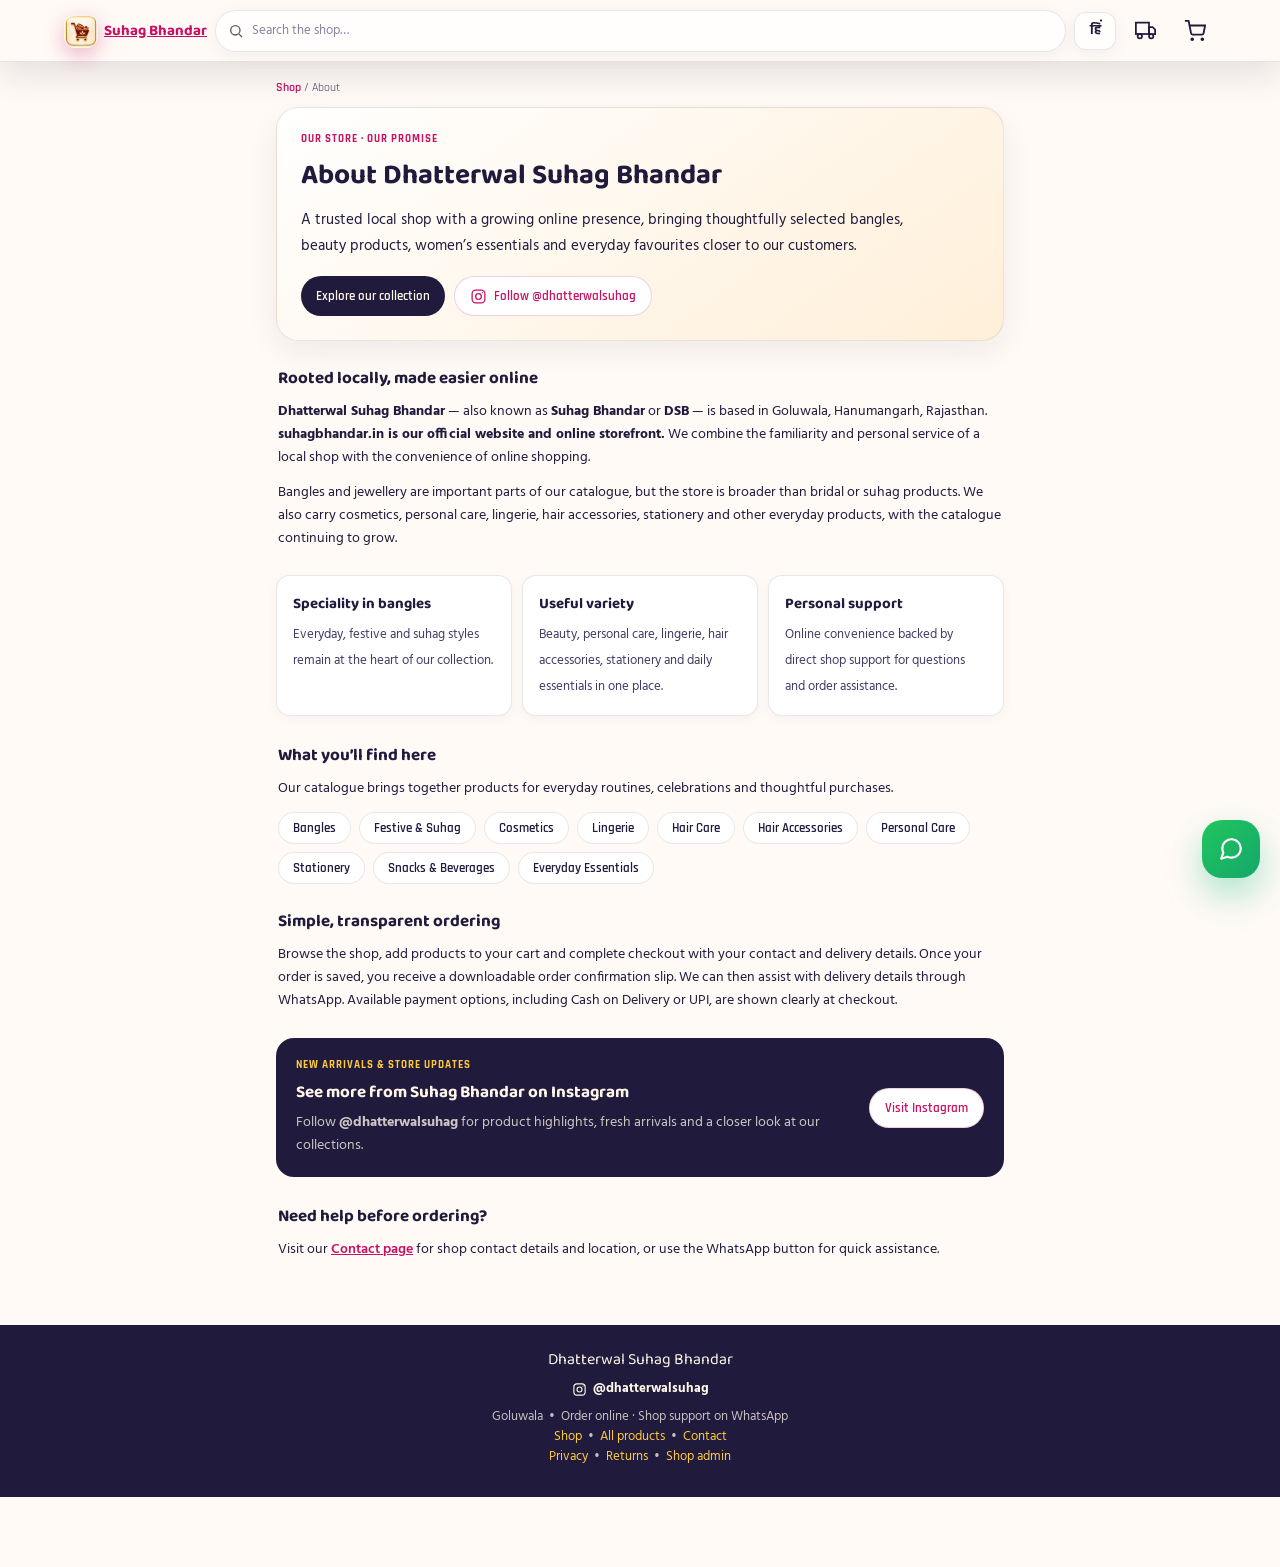
==== commit 62c5c901: "Update 2026-09-25 22:21" ====
--- a/about.html
+++ b/about.html
@@ -12,8 +12,8 @@
 
 <meta charset="UTF-8">
 <meta name="viewport" content="width=device-width, initial-scale=1, viewport-fit=cover">
-<title>About Us — Dhatterwal Suhag Bhandar</title>
-<meta name="description" content="Discover Dhatterwal Suhag Bhandar in Goluwala, Hanumangarh — specialising in bangles, beauty, women’s essentials and everyday favourites, with convenient online ordering and personal shop support.">
+<title>About Dhatterwal Suhag Bhandar (DSB) | Official Store</title>
+<meta name="description" content="About Dhatterwal Suhag Bhandar (Suhag Bhandar / DSB), the official suhagbhandar.in store in Goluwala, Hanumangarh, Rajasthan. Explore bangles, jewellery, cosmetics, personal care and everyday products.">
 <meta name="robots" content="index, follow, max-image-preview:large, max-snippet:-1, max-video-preview:-1">
 <meta name="theme-color" content="#C81163">
 <meta name="apple-mobile-web-app-capable" content="yes">
@@ -27,8 +27,8 @@
 
 <meta property="og:type" content="website">
 <meta property="og:site_name" content="Dhatterwal Suhag Bhandar">
-<meta property="og:title" content="About Us — Dhatterwal Suhag Bhandar">
-<meta property="og:description" content="Meet Dhatterwal Suhag Bhandar — a Goluwala store specialising in bangles, beauty, women’s essentials and everyday favourites, now easier to shop online.">
+<meta property="og:title" content="About Dhatterwal Suhag Bhandar (DSB)">
+<meta property="og:description" content="The official online identity of Dhatterwal Suhag Bhandar (Suhag Bhandar / DSB) in Goluwala, Rajasthan, with a broad retail catalogue beyond bangles and jewellery.">
 <meta property="og:url" content="https://suhagbhandar.in/about.html">
 <meta property="og:image" content="https://suhagbhandar.in/social-card.png">
 <meta property="og:locale" content="en_IN">
@@ -38,6 +38,45 @@
 <link href="https://fonts.googleapis.com/css2?family=Baloo+2:wght@500;600;700;800&family=Hind:wght@400;500;600;700&family=Rajdhani:wght@600;700&display=swap" rel="stylesheet">
 <link rel="stylesheet" href="style.css?v=20260924customers2">
 <link rel="manifest" href="manifest.json">
+
+<script type="application/ld+json">
+{
+  "@context": "https://schema.org",
+  "@graph": [
+    {
+      "@type": "AboutPage",
+      "@id": "https://suhagbhandar.in/about.html#webpage",
+      "url": "https://suhagbhandar.in/about.html",
+      "name": "About Dhatterwal Suhag Bhandar (DSB)",
+      "description": "Official information about Dhatterwal Suhag Bhandar, also known as Suhag Bhandar or DSB, in Goluwala, Hanumangarh, Rajasthan.",
+      "isPartOf": {"@id": "https://suhagbhandar.in/#website"},
+      "about": {"@id": "https://suhagbhandar.in/#store"},
+      "mainEntity": {"@id": "https://suhagbhandar.in/#store"},
+      "inLanguage": "en-IN"
+    },
+    {
+      "@type": ["OnlineStore", "Store"],
+      "@id": "https://suhagbhandar.in/#store",
+      "name": "Dhatterwal Suhag Bhandar",
+      "alternateName": ["Suhag Bhandar", "DSB"],
+      "url": "https://suhagbhandar.in/",
+      "logo": "https://suhagbhandar.in/icon-512.png",
+      "image": "https://suhagbhandar.in/social-card.png",
+      "sameAs": ["https://www.instagram.com/dhatterwalsuhag/"],
+      "telephone": "+91-80005-19440",
+      "address": {
+        "@type": "PostalAddress",
+        "streetAddress": "Tahasil Wali Gali, Ward No. 22",
+        "addressLocality": "Goluwala",
+        "addressRegion": "Rajasthan",
+        "postalCode": "335802",
+        "addressCountry": "IN"
+      },
+      "hasMap": "https://maps.app.goo.gl/iHW3oNTm7g6uNeyC8"
+    }
+  ]
+}
+</script>
 </head>
 <body>
 
@@ -76,7 +115,8 @@
 
   <section class="about-section">
     <h2>Rooted locally, made easier online</h2>
-    <p>Based in Goluwala, Hanumangarh, Rajasthan, Dhatterwal Suhag Bhandar combines the familiarity and personal service of a local shop with the convenience of online shopping. Our aim is simple: make it easy to discover useful, beautiful and dependable products, order with confidence, and get straightforward support when you need it.</p>
+    <p><strong>Dhatterwal Suhag Bhandar</strong> — also known as <strong>Suhag Bhandar</strong> or <strong>DSB</strong> — is based in Goluwala, Hanumangarh, Rajasthan. <strong>suhagbhandar.in is our official website and online storefront.</strong> We combine the familiarity and personal service of a local shop with the convenience of online shopping.</p>
+    <p>Bangles and jewellery are important parts of our catalogue, but the store is broader than bridal or suhag products. We also carry cosmetics, personal care, lingerie, hair accessories, stationery and other everyday products, with the catalogue continuing to grow.</p>
   </section>
 
   <section class="about-values" aria-label="What we focus on">
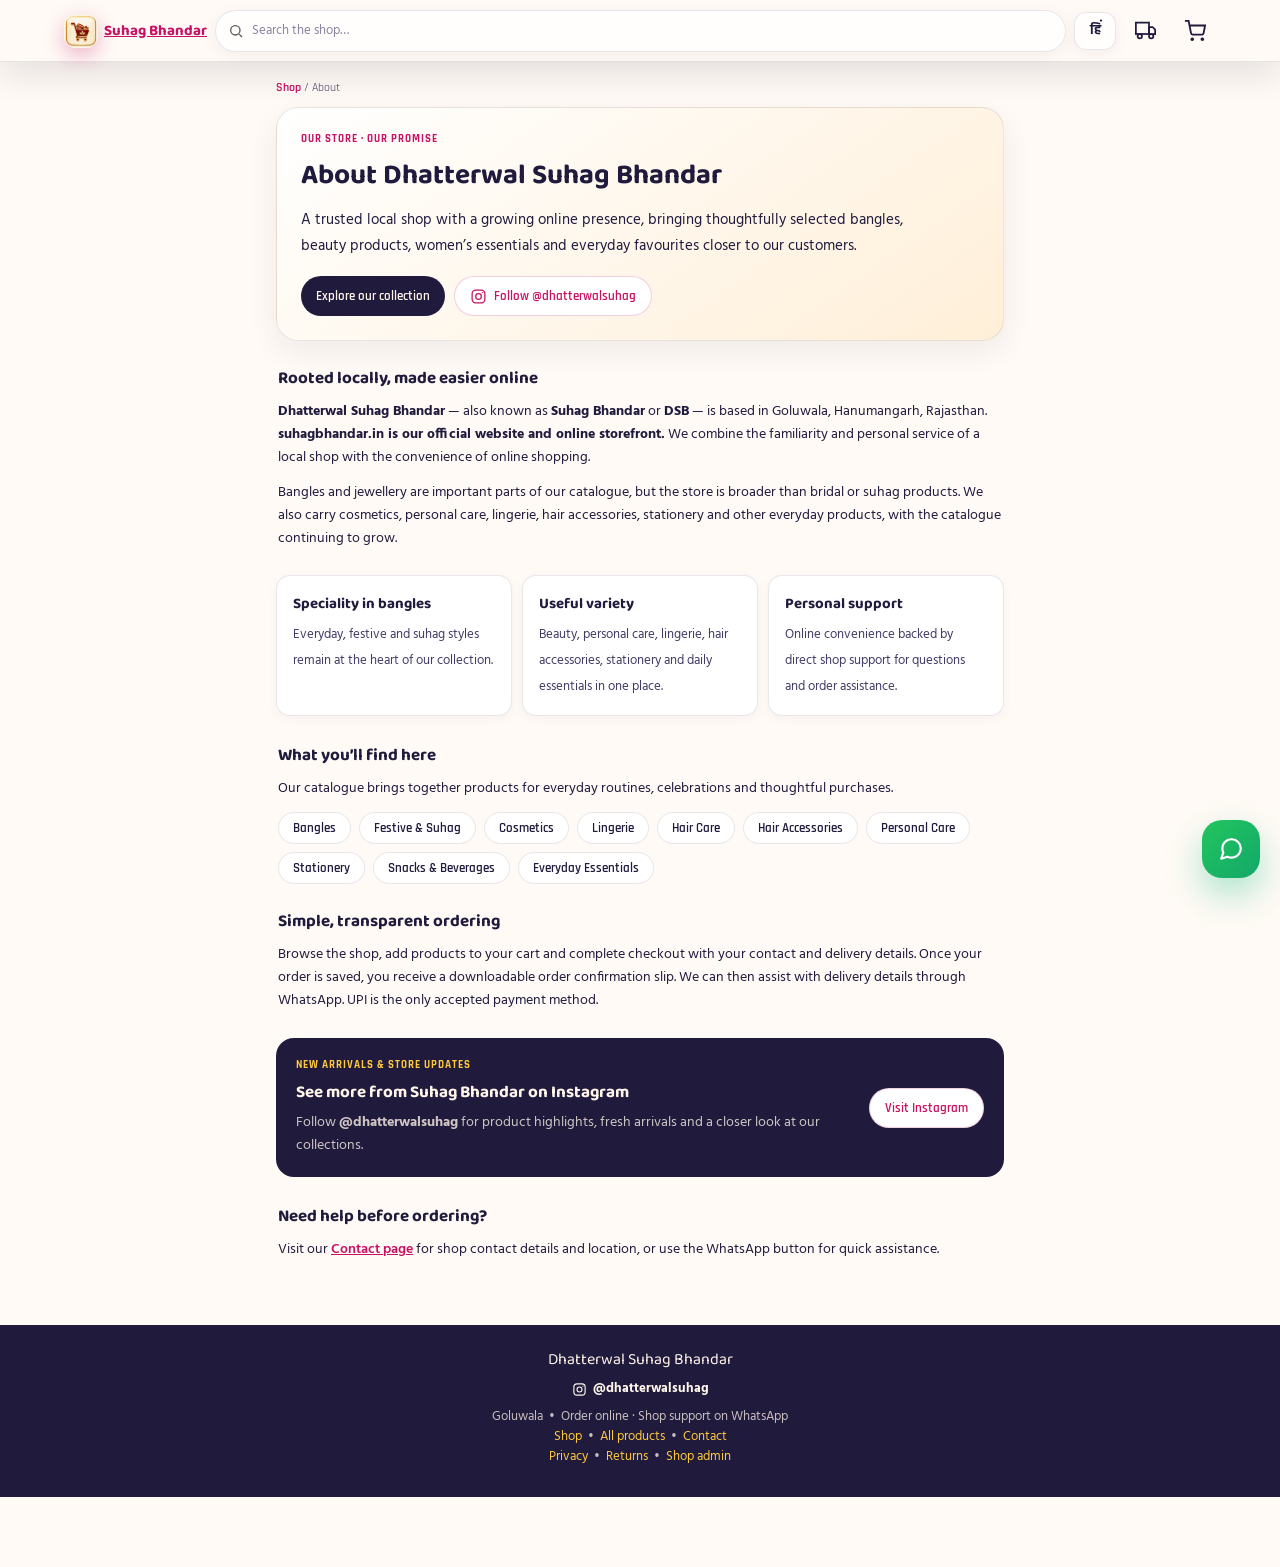
==== commit c9d5b407: "Only UPI" ====
--- a/about.html
+++ b/about.html
@@ -36,7 +36,7 @@
 <link rel="preconnect" href="https://fonts.googleapis.com">
 <link rel="preconnect" href="https://fonts.gstatic.com" crossorigin>
 <link href="https://fonts.googleapis.com/css2?family=Baloo+2:wght@500;600;700;800&family=Hind:wght@400;500;600;700&family=Rajdhani:wght@600;700&display=swap" rel="stylesheet">
-<link rel="stylesheet" href="style.css?v=20260924customers2">
+<link rel="stylesheet" href="style.css?v=20261017guest1">
 <link rel="manifest" href="manifest.json">
 
 <script type="application/ld+json">
@@ -135,7 +135,7 @@
 
   <section class="about-section about-ordering">
     <h2>Simple, transparent ordering</h2>
-    <p>Browse the shop, add products to your cart and complete checkout with your contact and delivery details. Once your order is saved, you receive a downloadable order confirmation slip. We can then assist with delivery details through WhatsApp. Available payment options, including Cash on Delivery or UPI, are shown clearly at checkout.</p>
+    <p>Browse the shop, add products to your cart and complete checkout with your contact and delivery details. Once your order is saved, you receive a downloadable order confirmation slip. We can then assist with delivery details through WhatsApp. UPI is the only accepted payment method.</p>
   </section>
 
   <section class="about-social-card">
@@ -173,13 +173,13 @@
 
 <div class="toast" id="toast" role="status" aria-live="polite"></div>
 
-<script src="config.js?v=20260923customer1"></script>
+<script src="config.js?v=20261017guest1"></script>
 <script src="storefront-analytics.js?v=20260922phase1"></script>
-<script src="i18n.js?v=20260924details4"></script>
+<script src="i18n.js?v=20261016payments"></script>
 <script src="utils.js?v=20260914checkout"></script>
 <script src="cart.js?v=20260923audit26"></script>
 <script src="products-data.js?v=20260924details4"></script>
-<script src="info-page.js?v=20260924customers2"></script>
+<script src="info-page.js?v=20261017guest1"></script>
 <script src="pwa-install.js?v=20260914checkout" defer></script>
 </body>
 </html>
--- a/style.css
+++ b/style.css
@@ -242,9 +242,6 @@
   border-color: var(--marigold);
   color: var(--indigo);
 }
-
-/* Feature-disabled account links must stay hidden despite icon display rules. */
-[data-customer-link][hidden]{display:none!important}
 /* ---------- Product grid ---------- */
 .section-title{
   font-family: var(--font-display);
@@ -802,10 +799,6 @@
   flex:1;
   overflow-y:auto;
 }
-
-#customerAddressSlot{margin:12px 0;padding:14px;border:1px solid #d5e3dc;border-radius:12px;background:#f4f8f5;font-size:13px;color:#245348}.customer-cart-heading{display:flex;justify-content:space-between;flex-wrap:wrap;gap:8px}.customer-address-picker{margin-top:12px}.customer-address-picker summary{cursor:pointer;padding:8px 0;font-weight:650}.customer-address-picker>div{display:grid;gap:8px;margin-top:8px}.customer-address-card{display:grid;gap:5px;width:100%;text-align:left;padding:12px;border:1px solid #d3ded8;border-radius:10px;background:white;color:#244b40;font:inherit;cursor:pointer}.customer-address-card[aria-pressed="true"]{border:2px solid #287963;background:#e8f5ed}.customer-address-card span{line-height:1.5;overflow-wrap:anywhere}.customer-address-card:focus-visible{outline:3px solid #b78c49;outline-offset:2px}
-
-#customerAddressSlot:empty{display:none}
 /* ---------- Footer ---------- */
 footer{
   background: var(--indigo);
@@ -3112,6 +3105,26 @@
   font-weight:600;
   line-height:1.4;
 }
+.pay-option-title{
+  display:flex;
+  align-items:center;
+  flex-wrap:wrap;
+  gap:6px 8px;
+}
+.payment-recommended{
+  border-radius:999px;
+  padding:3px 8px;
+  background:#e8f4eb;
+  color:#23653c;
+  font-size:11px;
+  line-height:1.4;
+}
+.payment-surcharge{
+  color:var(--muted,#665b61);
+  font-size:12px;
+  font-weight:500;
+  line-height:1.4;
+}
 .pay-option:has(input:checked){
   border-color:#bd135c;
   background:#fff5f9;
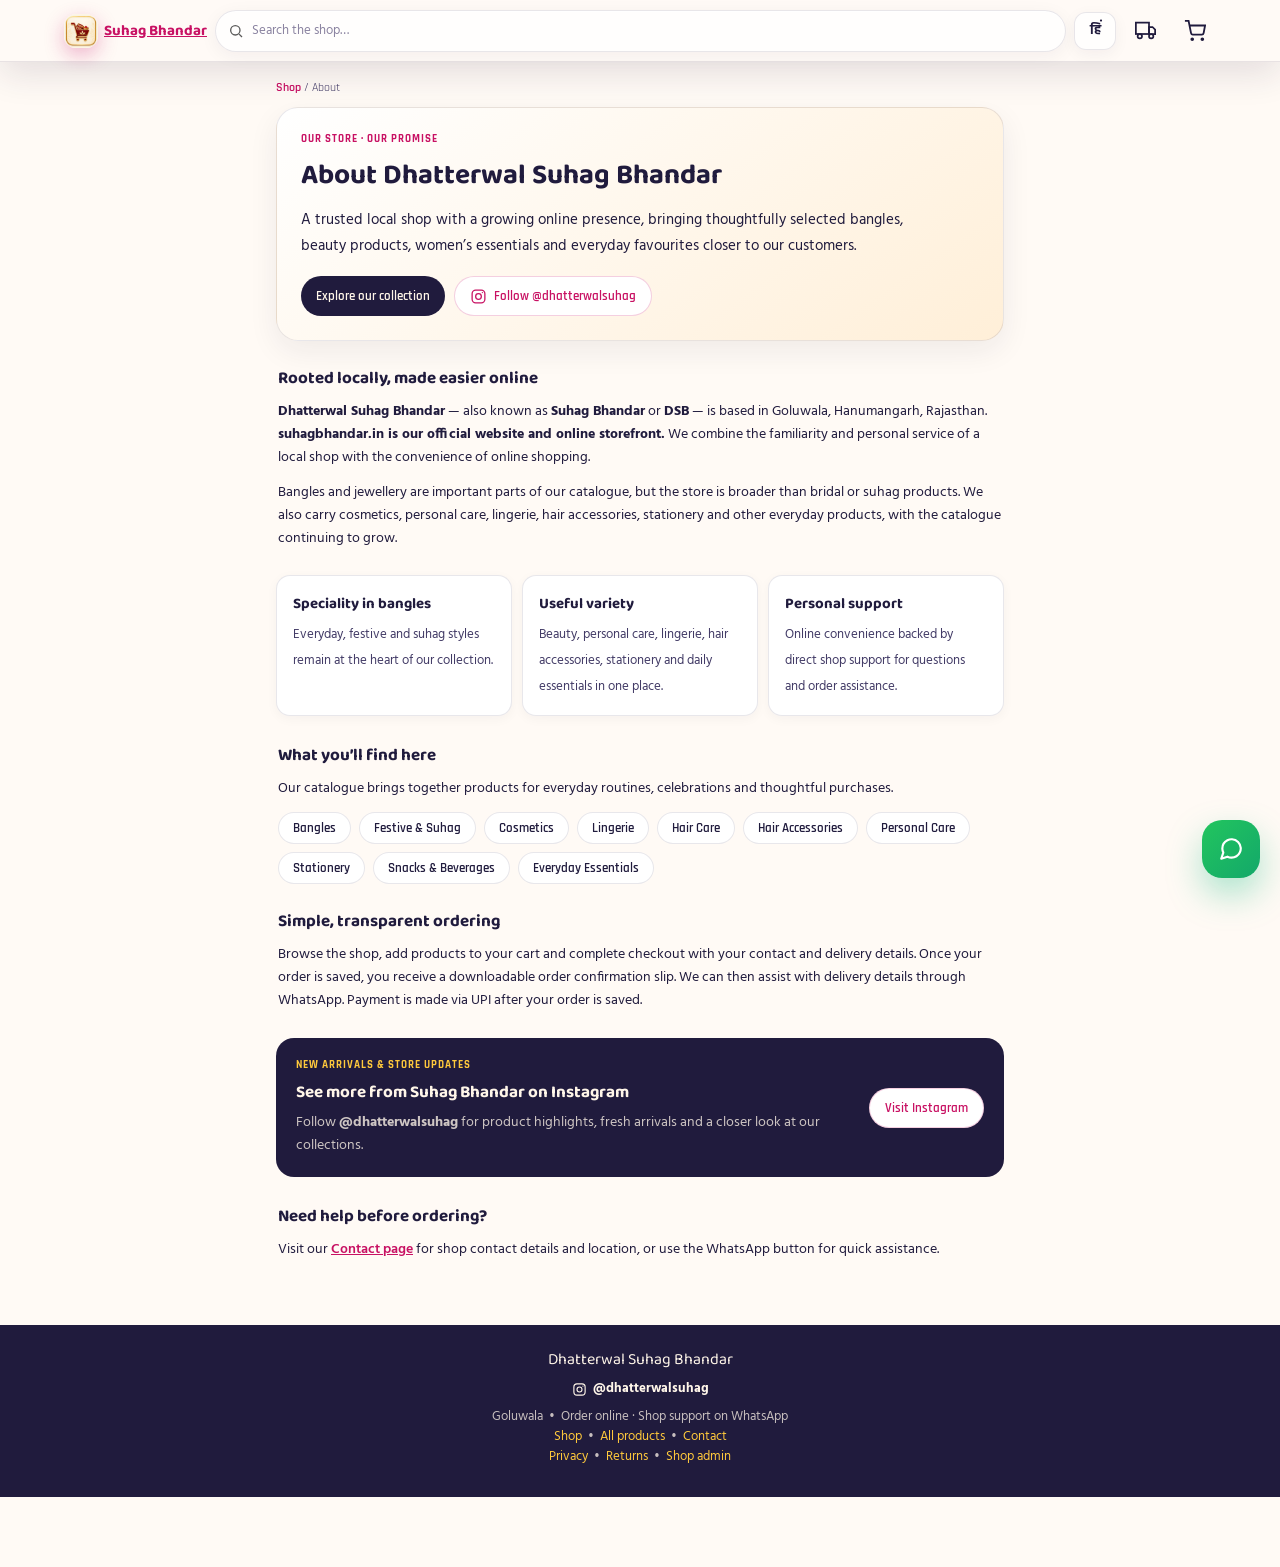
==== commit 06cf1a19: "Only UPI" ====
--- a/about.html
+++ b/about.html
@@ -135,7 +135,7 @@
 
   <section class="about-section about-ordering">
     <h2>Simple, transparent ordering</h2>
-    <p>Browse the shop, add products to your cart and complete checkout with your contact and delivery details. Once your order is saved, you receive a downloadable order confirmation slip. We can then assist with delivery details through WhatsApp. UPI is the only accepted payment method.</p>
+    <p>Browse the shop, add products to your cart and complete checkout with your contact and delivery details. Once your order is saved, you receive a downloadable order confirmation slip. We can then assist with delivery details through WhatsApp. Payment is made via UPI after your order is saved.</p>
   </section>
 
   <section class="about-social-card">
